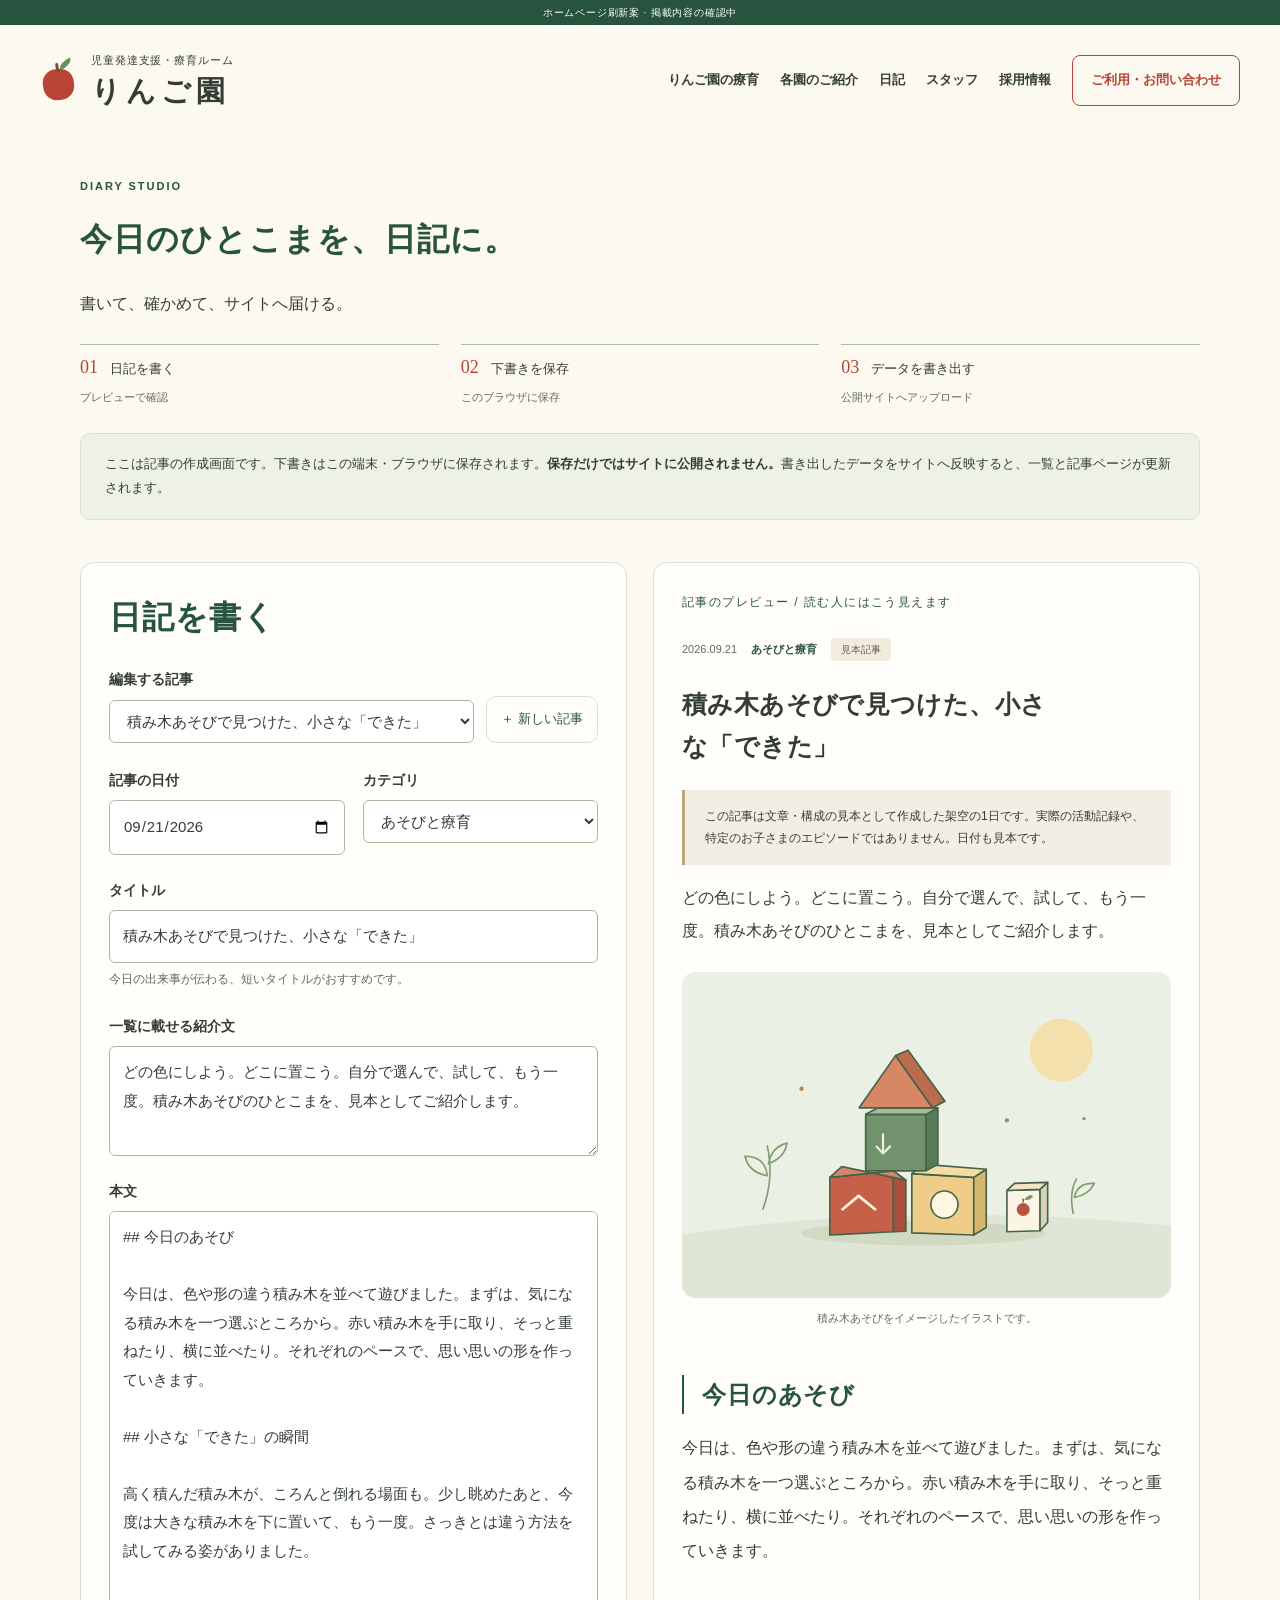
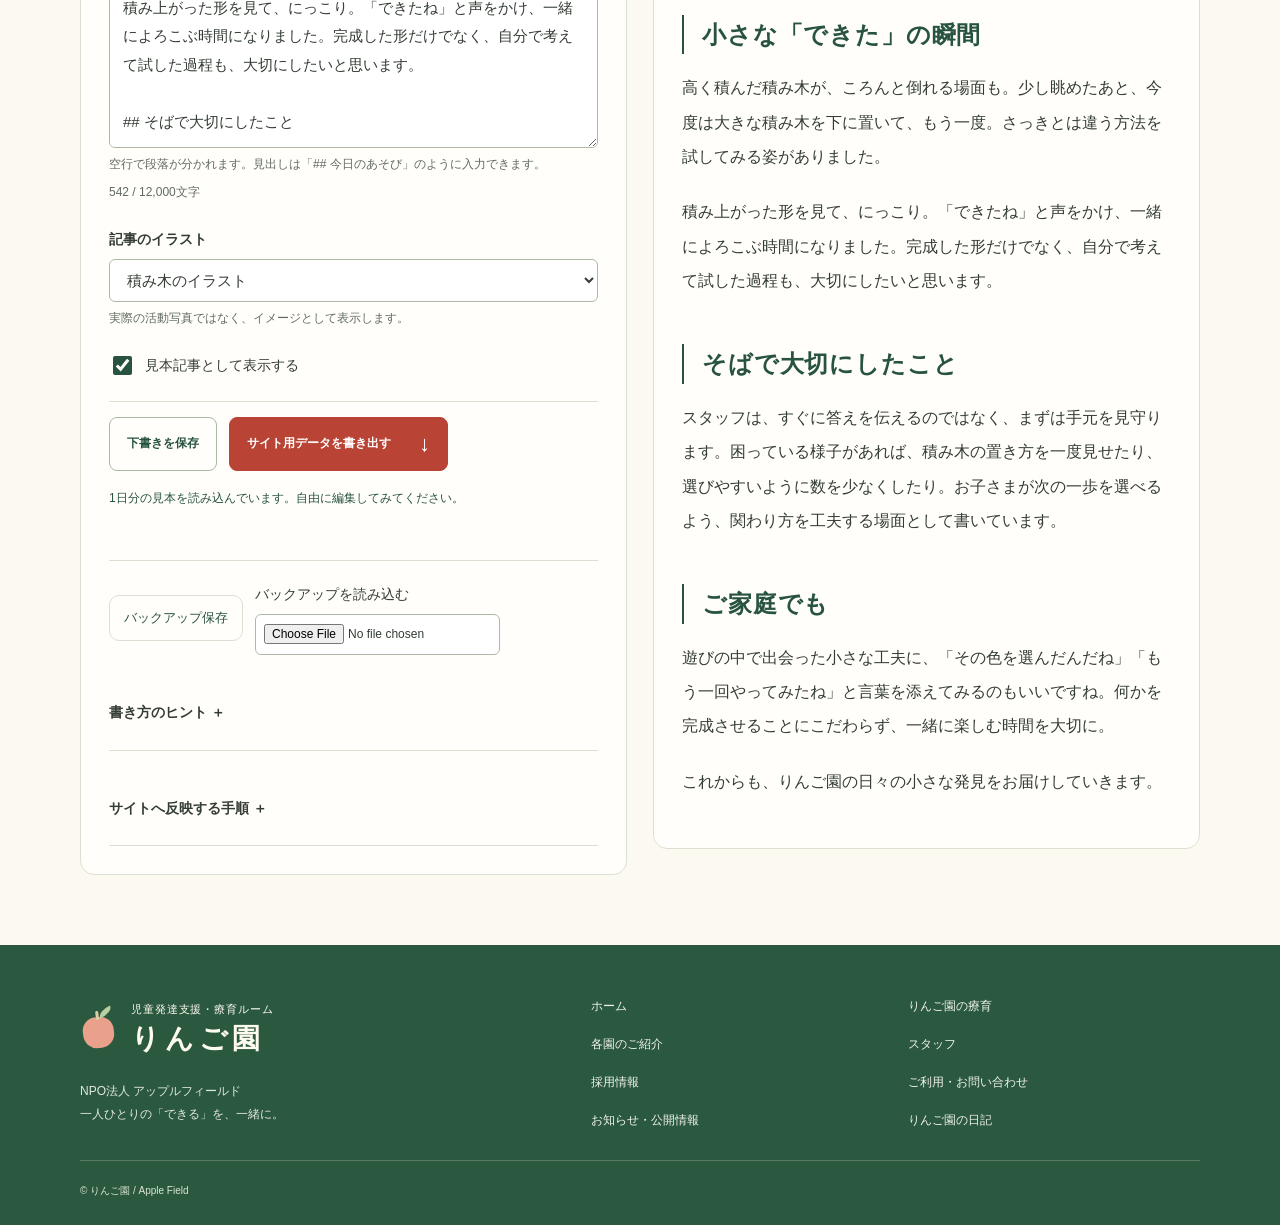
==== blog-editor.html @ d4129c02 "Add files via upload" ====
<!doctype html>
<html lang="ja">
<head>
<meta charset="utf-8">
<meta name="viewport" content="width=device-width,initial-scale=1"><title>日記を書く | 療育ルーム りんご園</title>
<meta name="description" content="りんご園の日記の下書き・プレビュー・書き出し用画面です。">
<meta name="robots" content="noindex,nofollow">
<meta property="og:title" content="日記を書く | 療育ルーム りんご園">
<meta property="og:description" content="りんご園の日記の下書き・プレビュー・書き出し用画面です。">
<meta property="og:type" content="website">
<meta property="og:locale" content="ja_JP">
<link rel="stylesheet" href="style.css">
<link rel="stylesheet" href="blog.css">
<link rel="stylesheet" href="orchard-theme.css">
</head>
<body class="orchard-page orchard-editor"><a class="skip" href="#main">本文へ移動</a>
<div class="draft">ホームページ刷新案 · 掲載内容の確認中</div>
<header class="header"><a class="brand" href="index.html"><span class="brand-mark" aria-hidden="true">●</span><span><small>児童発達支援・療育ルーム</small><strong>りんご園</strong></span></a><button class="menu-toggle" aria-expanded="false" aria-controls="navigation">メニュー</button>
<nav id="navigation" aria-label="メインメニュー"><a href="care.html">りんご園の療育</a><a href="rooms.html">各園のご紹介</a><a href="blog.html">日記</a><a href="staff.html">スタッフ</a><a href="recruit.html">採用情報</a><a href="contact.html">ご利用・お問い合わせ</a>
</nav>
</header>
<main id="main">
<section class="editor-intro wrap"><p class="eyebrow">DIARY STUDIO</p><h1><span class="keep">今日のひとこまを、</span><wbr><span class="keep">日記に。</span></h1><p>書いて、確かめて、サイトへ届ける。</p><ol class="editor-steps" aria-label="日記作成の流れ"><li><span>01</span>日記を書く<small>プレビューで確認</small></li><li><span>02</span>下書きを保存<small>このブラウザに保存</small></li><li><span>03</span>データを書き出す<small>公開サイトへアップロード</small></li></ol><p class="editor-note">ここは記事の作成画面です。下書きはこの端末・ブラウザに保存されます。<strong>保存だけではサイトに公開されません。</strong>書き出したデータをサイトへ反映すると、一覧と記事ページが更新されます。</p></section>
<div class="editor-layout wrap"><section class="editor-panel"><h2>日記を書く</h2><div class="editor-tools"><label for="article-select">編集する記事<select id="article-select"></select></label><button class="editor-secondary" id="new-article" type="button">＋ 新しい記事</button></div>
<form id="blog-editor-form">
<div class="editor-row"><label class="editor-field">記事の日付<input name="date" type="date" required></label><label class="editor-field">カテゴリ<select name="category"><option>園の日々</option><option>あそびと療育</option><option>お知らせ</option></select></label></div>
<label class="editor-field">タイトル<input name="title" type="text" required maxlength="80" placeholder="例：積み木あそびで見つけた、小さな「できた」"><small>今日の出来事が伝わる、短いタイトルがおすすめです。</small></label>
<label class="editor-field">一覧に載せる紹介文<textarea name="summary" rows="3" maxlength="220" required placeholder="今日の出来事を2〜3文で紹介しましょう。"></textarea></label>
<label class="editor-field">本文<textarea name="body" rows="18" maxlength="12000" required placeholder="今日のあそび、小さな発見、スタッフの関わりを書いてみましょう。"></textarea><small>空行で段落が分かれます。見出しは「## 今日のあそび」のように入力できます。</small><small id="body-count"></small></label>
<label class="editor-field">記事のイラスト<select name="cover"><option value="blocks">積み木のイラスト</option><option value="orchard">りんごの木と仲間たち</option><option value="book">本を読むクマ</option><option value="wave">手を振るクマ</option></select><small>実際の活動写真ではなく、イメージとして表示します。</small></label>
<label class="editor-field editor-check"><input name="sample" type="checkbox">見本記事として表示する</label>
<div class="editor-buttons"><button class="button outline" type="submit" formnovalidate>下書きを保存</button><button class="button" type="button" id="export-article">サイト用データを書き出す<span aria-hidden="true">↓</span></button></div>
<p id="editor-status" class="editor-status" role="status" aria-live="polite">1日分の見本を読み込んでいます。自由に編集してみてください。</p>
</form>
<div id="export-fallback" hidden><details><summary>ダウンロードが始まらない場合</summary><p class="note">Chrome・Edgeでこの画面を開くか、下のデータをコピーして blog-data.js に保存してください。</p><label for="export-text">書き出しデータ<textarea id="export-text" rows="5" readonly spellcheck="false"></textarea></label><button class="editor-secondary" type="button" id="copy-export">データをコピー</button></details></div>
<div class="editor-backup"><button class="editor-secondary" id="backup-article" type="button">バックアップ保存</button><label for="restore-backup">バックアップを読み込む<input id="restore-backup" type="file" accept=".json,application/json"></label></div>
<div class="editor-guide"><details><summary>書き方のヒント ＋</summary><ol><li>今日はどんな遊びをしたか。</li><li>どんな表情や小さな工夫があったか。</li><li>スタッフがどんなふうに関わったか。</li><li>保護者の方に伝えたい、ひと言。</li></ol><p>実際にあったことを、自分の言葉で。お子さまの実名など、個人が特定される情報は載せず、写真を使う際は掲載許可を確認しましょう。</p></details><details><summary>サイトへ反映する手順 ＋</summary><ol><li>「サイト用データを書き出す」で blog-data.js を保存します。</li><li>サイトフォルダの同名ファイルを、保存したファイルに置き換えます。</li><li>ブログを開き直して確認します。公開中のサイトには、同じファイルをアップロードします。</li></ol><p>記事は日付の新しい順に並びます。日付を未来にしても予約投稿にはなりません。</p><p>下書きは端末・ブラウザごとの保存です。別の端末に移るときやブラウザのデータを消す前に、バックアップを保存してください。複数人での同時編集には対応していません。</p></details></div></section>
<section class="editor-panel"><p class="editor-preview-label">記事のプレビュー / 読む人にはこう見えます</p><article id="editor-preview" class="blog-article editor-preview"></article><noscript><p>この編集画面はJavaScriptを有効にしてご利用ください。</p></noscript></section></div></main>
<footer>
<div class="footer-inner">
<div class="brand"><span class="brand-mark" aria-hidden="true">●</span><span><small>児童発達支援・療育ルーム</small><strong>りんご園</strong></span>
</div>
<p>NPO法人 アップルフィールド<br>一人ひとりの「できる」を、一緒に。</p>
<nav class="footer-links" aria-label="フッターメニュー"><a href="index.html">ホーム</a><a href="care.html">りんご園の療育</a><a href="rooms.html">各園のご紹介</a><a href="staff.html">スタッフ</a><a href="recruit.html">採用情報</a><a href="contact.html">ご利用・お問い合わせ</a><a href="news.html">お知らせ・公開情報</a>
<a href="blog.html">りんご園の日記</a></nav>
<p class="fine">© りんご園 / Apple Field</p>
</div>
</footer>
<script src="blog-data.js" defer></script>
<script src="blog.js" defer></script>
<script src="blog-editor.js" defer></script>
<script src="script.js" defer>
</script>
</body>
</html>
---- style.css ----
/* 共通設定：配色・文字・余白 */
:root{--cream:#fffaf0;--paper:#fffefb;--red:#bd4036;--red-dark:#98332e;--green:#315e49;--ink:#3d382f;--muted:#6d685e;--line:#e5ded0;--tint:#f4eddd;--radius:24px;--space:100px;--font:"Hiragino Maru Gothic ProN","Yu Gothic","Meiryo","Noto Sans CJK JP",sans-serif}*{box-sizing:border-box}html{scroll-behavior:smooth;scroll-padding-top:100px}body{margin:0;color:var(--ink);background:var(--cream);font:16px/1.95 var(--font);overflow-wrap:anywhere}a{color:inherit;text-decoration:none}button{font:inherit}a,button,summary{-webkit-tap-highlight-color:transparent}a:focus-visible,button:focus-visible,summary:focus-visible{outline:3px solid var(--green);outline-offset:5px}img{display:block;max-width:100%;object-fit:cover}p{margin:0 0 1.3em}h1,h2,h3{line-height:1.65;letter-spacing:.055em;margin:0 0 .7em;font-weight:700}h1{font-size:clamp(30px,3.1vw,47px)}h2{font-size:clamp(25px,2.2vw,34px)}h3{font-size:21px}.wrap{width:min(1160px,calc(100% - 80px));margin-inline:auto}.narrow{max-width:840px}.section{padding-block:var(--space)}.compact{padding-top:20px}.eyebrow{font-size:14px;letter-spacing:.16em;font-weight:700;color:var(--green);margin:0 0 16px}.draft{background:var(--green);color:white;text-align:center;font-size:12px;letter-spacing:.12em;padding:4px 12px}.header{max-width:1440px;margin:auto;padding:24px 40px;display:flex;align-items:center;justify-content:space-between;gap:24px}.brand{display:flex;align-items:center;gap:12px;flex-shrink:0}.brand-mark{font-size:55px;color:var(--red);line-height:1}.brand small{display:block;font-size:11px;letter-spacing:.08em}.brand strong{display:block;font-size:31px;letter-spacing:.17em;line-height:1.4}.header nav{display:flex;gap:25px;align-items:center}.header nav a{font-size:14px;font-weight:700;position:relative;padding:10px 0}.header nav a[aria-current]{color:var(--red)}.header nav a[aria-current]:after{content:"";position:absolute;height:3px;background:var(--red);bottom:0;left:0;right:0;border-radius:3px}.header nav a:last-child{padding:12px 19px;border:1px solid var(--red);border-radius:40px;color:var(--red)}.menu-toggle{display:none}.skip{position:absolute;top:-100px}.skip:focus{top:5px;left:8px;z-index:100;background:#fff;padding:10px}.hero{display:grid;grid-template-columns:1fr 1.12fr;align-items:center;padding-block:45px 50px;gap:8px}.hero h1{line-height:1.65;margin-bottom:24px;letter-spacing:.08em}.hero h1 em{font-style:normal;color:var(--red)}.hero-desc{line-height:2.1}.hero-note{font-size:12px;color:var(--muted);margin:14px 0 0}.hero-art{position:relative}.hero-art img{width:100%;height:auto;aspect-ratio:1.14;object-fit:contain;mix-blend-mode:multiply}.art-caption{font-size:17px;text-align:center;letter-spacing:.2em;color:var(--green);transform:rotate(-4deg);margin-top:-28px}.button{display:inline-flex;justify-content:center;align-items:center;gap:30px;border:1px solid var(--red);background:var(--red);color:#fff;padding:15px 27px;border-radius:50px;font-size:15px;font-weight:bold;transition:background .2s,transform .2s;line-height:1.6}.button:hover{background:var(--red-dark);transform:translateY(-2px)}.button span{font-size:22px;line-height:1}.button.outline{background:transparent;color:var(--red)}.button.outline:hover{background:#f9e9e1}.button.light{background:var(--cream);color:var(--green);border-color:var(--cream)}.entry{display:grid;grid-template-columns:1fr 1fr;border-block:1px solid var(--line);padding-block:24px}.entry>a{display:grid;grid-template-columns:1fr auto;align-items:center;padding:0 38px;position:relative}.entry>a+ a{border-left:1px solid var(--line)}.entry-label{font-size:14px;color:var(--muted)}.entry strong{font-size:23px;grid-column:1;letter-spacing:.04em}.circle-arrow{grid-column:2;grid-row:1/3;background:var(--red);color:#fff;width:46px;height:46px;display:grid;place-items:center;border-radius:50%;font-size:24px}.entry>a:nth-child(2) .circle-arrow{background:var(--green)}.entry>a:hover strong{color:var(--red)}.news-strip{display:flex;gap:24px;align-items:center;padding:24px 0;font-size:14px}.news-strip .eyebrow{margin:0}.news-strip time{color:var(--muted)}.news-strip a{flex:1}.news-strip a span{float:right}.about,.two-column{display:grid;grid-template-columns:1fr 1fr;gap:70px}.about p{line-height:2.25}.text-link{display:inline-block;color:var(--green);font-weight:700;border-bottom:1px solid var(--green);padding:3px 0;margin-top:12px;font-size:15px}.tinted{background:var(--tint);border-radius:64px 64px 0 0}.feature-grid{display:grid;grid-template-columns:repeat(3,1fr);gap:28px;margin-top:35px}.feature{min-width:0}.feature img{width:100%;aspect-ratio:1.22;height:auto;border-radius:45% 45% 18px 18px}.feature-text{padding:22px 3px 0}.number{color:var(--red);font:italic 27px Georgia,serif;letter-spacing:.08em}.feature h3{margin:8px 0 12px}.feature p{font-size:15px;line-height:1.9}.feature .catch{font-weight:bold;font-size:16px;margin-bottom:9px}.section-head{display:flex;justify-content:space-between;align-items:end;margin-bottom:35px;gap:20px}.room-grid{display:grid;grid-template-columns:repeat(3,1fr);gap:32px;margin-top:30px}.room{padding-top:24px;border-top:2px solid var(--green)}.room h3{font-size:23px}.room p{font-size:14px}.room .eyebrow{font-size:12px}.phone{font:27px/1.5 Georgia,serif;display:block;letter-spacing:.025em;color:var(--green)}.recruit-banner{background:var(--green);color:var(--cream);border-radius:28px 100px 28px 28px;padding:60px 70px;display:grid;grid-template-columns:1.2fr 1fr;gap:40px}.recruit-banner .eyebrow{color:#f3d5a2}.recruit-banner h2{font-size:36px}.recruit-words{align-self:center;font-size:clamp(27px,3.7vw,50px);line-height:2;letter-spacing:.08em;color:#e3dcb8;transform:rotate(-6deg)}.cta{text-align:center;padding-block:90px}.cta h2{font-size:31px}.actions{display:flex;justify-content:center;gap:18px;flex-wrap:wrap}.cta p{line-height:2}.page-intro{padding-block:65px 50px;border-bottom:1px solid var(--line);margin-bottom:45px}.page-intro h1{font-size:40px;color:var(--green)}.lead{max-width:780px;line-height:2.1}.soft-panel{background:var(--tint);border-radius:var(--radius);padding:35px}.pending{color:#795034!important;font-size:14px!important;line-height:1.9}.note{font-size:14px;color:var(--muted)}.specs{margin:30px 0 0}.specs>div{display:grid;grid-template-columns:180px 1fr;gap:25px;border-top:1px solid var(--line);padding:20px 0}.specs dt{font-weight:bold}.specs dd{margin:0}.faq{margin-top:30px;border-top:1px solid var(--line)}details{border-bottom:1px solid var(--line)}summary{list-style:none;display:flex;align-items:center;gap:18px;padding:24px 4px;cursor:pointer;font-weight:bold}summary::-webkit-details-marker{display:none}.q{color:var(--red);font:bold 23px Georgia,serif}.plus{margin-left:auto;color:var(--green);font-size:23px}details[open] .plus{transform:rotate(45deg)}.answer{padding:0 42px 25px;line-height:2}.photo-row{display:grid;grid-template-columns:repeat(3,1fr);gap:25px;margin-top:30px}.photo-row img{border-radius:20px;height:auto}.small-cta{padding:35px 0 70px}.news-item{padding:30px 0;border-bottom:1px solid var(--line)}.news-item h2{font-size:23px}.news-item time{font-size:14px;color:var(--muted)}footer{background:#eee7d8;padding:55px 0 25px}.footer-inner{width:min(1160px,calc(100% - 80px));margin:auto}.footer-inner>p{font-size:14px;margin:20px 0}.footer-links{display:flex;flex-wrap:wrap;gap:14px 30px;margin-block:30px}.footer-links a{font-size:14px}.fine{color:var(--muted);font-size:12px!important}
/* タブレットとスマートフォン */
@media(max-width:1100px){.header{padding:20px 30px;position:relative;flex-wrap:wrap}.menu-toggle{display:block;border:1px solid var(--green);border-radius:30px;color:var(--green);background:transparent;padding:10px 18px;font-size:14px}.header nav{display:none;width:100%;flex-direction:column;align-items:stretch;gap:6px;padding-top:15px}.header nav.open{display:flex}.header nav a{padding:12px}.header nav a:last-child{text-align:center}.hero h1{font-size:34px}.entry>a{padding-inline:20px}.entry strong{font-size:20px}.recruit-banner{padding:45px}.feature-grid{gap:22px}.room-grid{gap:22px}}
@media(max-width:700px){:root{--space:65px}.wrap,.footer-inner{width:calc(100% - 40px)}.draft{font-size:11px}.header{padding:18px 20px}.brand strong{font-size:27px}.brand small{font-size:10px}.brand-mark{font-size:44px}.hero{grid-template-columns:1fr;padding-top:30px;gap:0}.hero h1{font-size:34px}.hero-art img{max-height:350px;aspect-ratio:1.35}.hero-art{margin-top:20px}.art-caption{font-size:15px;margin-top:-15px}.hero-desc{font-size:15px}.entry{grid-template-columns:1fr;padding:0}.entry>a{padding:22px 4px}.entry>a+a{border-left:0;border-top:1px solid var(--line)}.entry strong{font-size:21px}.news-strip{display:grid;grid-template-columns:auto 1fr;gap:5px 18px;padding-block:22px}.news-strip a{grid-column:1/-1}.about,.two-column{grid-template-columns:1fr;gap:24px}.about br{display:none}.feature-grid,.room-grid{grid-template-columns:1fr;gap:36px}.feature img{max-height:330px;aspect-ratio:1.4}.feature-text{padding-top:18px}.tinted{border-radius:32px 32px 0 0}.section-head{display:block}.section-head .text-link{margin:0}.room-grid{gap:25px}.room p{font-size:15px}.recruit-banner{padding:35px 25px;border-radius:25px 65px 25px 25px;grid-template-columns:1fr;gap:0}.recruit-banner h2{font-size:28px}.recruit-words{display:none}.cta{padding-block:65px}.cta h2{font-size:25px}.actions{flex-direction:column;align-items:center}.page-intro{padding-block:35px 30px;margin-bottom:35px}.page-intro h1{font-size:30px}.lead br{display:none}.specs>div{grid-template-columns:1fr;gap:5px;padding:17px 0}.specs dd{font-size:15px}.soft-panel{padding:25px}.answer{padding-left:8px;padding-right:8px}.photo-row{gap:10px}.photo-row img{border-radius:10px}.footer-links{gap:12px 20px}summary{font-size:15px;gap:10px}.button{max-width:100%}footer{padding-top:35px}}
@media(prefers-reduced-motion:reduce){html{scroll-behavior:auto}*{transition:none!important}}

/* ３本の柱は文章で紹介し、活動写真は別のギャラリーに掲載 */
.feature{border-top:1px solid #c9beaa;padding-top:8px}.number{font-size:40px}.feature h3{font-size:23px}

.hero-art img{border-radius:45% 45% 25% 25%} .footer-links [aria-current="page"]{color:var(--red);text-decoration:underline}
@media(max-width:700px){.hero h1{font-size:clamp(23px,6.9vw,30px);letter-spacing:.04em}.hero-art img{max-height:280px}}

/* 絵本のクマを、一般ページの案内に添える */
.bear-accent{display:block;width:144px;height:auto;object-fit:contain;pointer-events:none;user-select:none}
.about .bear-accent{width:150px;margin:24px 0 0 16px}
.bear-intro{display:grid;grid-template-columns:minmax(0,1fr) 164px;gap:32px;align-items:center}
.bear-intro-copy{min-width:0}
.bear-intro .bear-accent{width:164px;justify-self:end}
.bear-cta>.bear-accent{width:118px;margin:0 auto 20px}
@media(max-width:700px){.bear-intro{grid-template-columns:minmax(0,1fr) 76px;gap:12px}.bear-intro .bear-accent{width:76px;align-self:start;margin-top:24px}.bear-intro h1{font-size:clamp(24px,6vw,30px)}.about .bear-accent{width:100px;margin:16px 0 0}.bear-cta>.bear-accent{width:96px;margin-bottom:16px}}
/* スタッフ・採用・移行した公開資料 */
.staff-grid{display:grid;grid-template-columns:repeat(3,minmax(0,1fr));gap:24px;margin-top:32px}
.staff-card{padding:30px;background:var(--paper);border:1px solid var(--line);border-radius:24px}
.staff-card-top{display:flex;align-items:center;gap:16px;margin-bottom:22px}
.staff-monogram{display:grid;place-items:center;width:62px;height:62px;flex-shrink:0;border-radius:50% 45% 48% 40%;background:#eee5d1;color:var(--green);font-size:25px}
.staff-nickname{font-size:13px;color:var(--muted);margin:0}.staff-card h3{font-size:22px;margin:2px 0 0}.staff-card p{font-size:15px}.staff-role{font-weight:bold;color:var(--green);margin-bottom:12px}.staff-qualifications{font-size:12px!important;line-height:1.9;padding-bottom:18px;border-bottom:1px solid var(--line)}
.staff-card>p:last-child,.work-card>p:last-child{margin-bottom:0}.draft-note{border-left:3px solid #bca37a;padding-left:15px;max-width:800px}
.recruit-intro{padding-bottom:42px}.page-links{display:flex;gap:12px 28px;flex-wrap:wrap;margin-top:30px;font-size:14px;font-weight:bold;color:var(--green)}.page-links a{border-bottom:1px solid var(--line);padding-bottom:7px}
.work-grid{display:grid;grid-template-columns:repeat(3,minmax(0,1fr));gap:30px}.work-card{border-top:1px solid var(--line);padding-top:20px}.work-card h3{font-size:21px;margin-top:12px}.work-card p{font-size:15px}.work-note{border-left:2px solid var(--green);padding:15px 0 15px 30px;align-self:center}
.document-list{padding:0;list-style:none;margin-top:25px}.document-list li{border-bottom:1px solid var(--line)}.document-list a{display:flex;align-items:center;justify-content:space-between;gap:20px;padding:18px 0}.document-list small{display:block;color:var(--muted);font-size:12px}.document-type{flex-shrink:0;font-size:12px;color:var(--green)}
.bear-accent{transform-origin:50% 85%}.button span,.circle-arrow,.plus{transition:transform .25s ease}.button:hover span,.button:focus-visible span{transform:translate(2px,-2px)}.entry>a:hover .circle-arrow{transform:rotate(8deg)}.staff-card{transition:box-shadow .25s ease}.document-list a:hover{color:var(--green)}
@media(hover:hover){.staff-card:hover{box-shadow:0 8px 24px #315e490c}}
@media(max-width:1000px){.staff-grid{grid-template-columns:repeat(2,minmax(0,1fr))}}
@media(max-width:700px){.staff-grid,.work-grid{grid-template-columns:1fr;gap:22px}.staff-card{padding:24px}.work-note{padding-left:22px}.document-list a{align-items:flex-start;gap:12px}.document-type{font-size:11px}.page-links{gap:12px 18px}}
@media(prefers-reduced-motion:reduce){*,*::before,*::after{animation:none!important;transition:none!important}html{scroll-behavior:auto}}
---- blog.css ----
.blog-toolbar{display:flex;align-items:center;justify-content:space-between;gap:20px;margin-bottom:32px;flex-wrap:wrap}
.blog-filters{display:flex;gap:10px;flex-wrap:wrap}.blog-filters button{border:1px solid var(--line);border-radius:30px;background:transparent;color:var(--green);padding:8px 20px;cursor:pointer;font-size:14px}.blog-filters button[aria-pressed=true]{background:var(--green);color:var(--paper);border-color:var(--green)}.blog-count{font-size:13px;color:var(--muted);margin:0}
.blog-list{display:grid;gap:30px}.blog-card{border:1px solid var(--line);background:var(--paper);border-radius:28px;overflow:hidden}.blog-card-link{display:grid;grid-template-columns:1fr 1.05fr;align-items:center}.blog-card-copy{padding:36px}.blog-card h2{font-size:clamp(23px,2.4vw,31px);margin:18px 0}.blog-card p{font-size:15px}.blog-card .text-link{margin-top:0}.blog-cover{width:100%;height:auto;aspect-ratio:1.5;object-fit:cover;background:#faf4e7}.blog-card .blog-cover{height:100%;min-height:330px}.blog-cover-character{object-fit:contain;padding:30px;max-height:460px}.blog-meta{display:flex;gap:10px 16px;align-items:center;flex-wrap:wrap;font-size:13px;color:var(--muted)}.blog-category{color:var(--green);font-weight:bold}.sample-label{background:#eee5d1;color:#795034;padding:2px 10px;border-radius:6px;font-size:11px}.blog-empty{border:1px dashed var(--line);border-radius:20px;text-align:center;padding:60px 25px;color:var(--muted)}
.blog-article{max-width:800px;margin:auto}.blog-article>h1{margin:22px 0;font-size:clamp(27px,3.2vw,42px);line-height:1.65}.blog-lead{font-size:17px;line-height:2.1}.sample-notice{background:#f4eddd;border-left:3px solid #b79b65;padding:16px 20px;font-size:13px;line-height:1.9}.blog-figure{margin:32px 0 45px}.blog-figure img{border-radius:24px}.blog-figure figcaption{font-size:12px;color:var(--muted);text-align:center;margin-top:10px}.blog-body h2{font-size:25px;margin-top:46px;padding-left:18px;border-left:3px solid var(--green)}.blog-body p{line-height:2.25;white-space:pre-line}.blog-back{margin-top:50px;padding-top:30px;border-top:1px solid var(--line)}.breadcrumb{font-size:13px;display:flex;gap:14px;flex-wrap:wrap;margin:25px auto 40px}.breadcrumb a{text-decoration:underline;text-underline-offset:4px}.blog-home{padding-top:80px}.blog-noscript{padding:25px;background:var(--tint)}
.editor-intro{padding-block:45px 25px}.editor-intro h1{font-size:34px;color:var(--green)}.editor-note{background:var(--tint);padding:18px 24px;border-radius:16px;font-size:14px}.editor-layout{display:grid;grid-template-columns:minmax(0,1fr) minmax(0,1fr);gap:35px;align-items:start;margin-bottom:70px}.editor-panel{background:var(--paper);border:1px solid var(--line);padding:28px;border-radius:24px}.editor-panel h2{font-size:22px}.editor-tools{display:flex;gap:12px;align-items:end;margin-bottom:24px}.editor-tools>label{flex:1}.editor-panel label,.editor-panel .field-label{display:block;font-weight:bold;font-size:14px}.editor-panel input:not([type=checkbox]),.editor-panel select,.editor-panel textarea{display:block;width:100%;border:1px solid #bfb7a8;border-radius:10px;background:white;color:var(--ink);font:inherit;font-size:15px;padding:11px 13px;margin-top:7px}.editor-panel textarea{resize:vertical;line-height:1.9}.editor-field{margin-bottom:22px}.editor-field small{font-weight:normal;display:block;color:var(--muted);margin-top:5px;font-size:12px}.editor-row{display:grid;grid-template-columns:1fr 1fr;gap:18px}.editor-panel .editor-check{display:flex;gap:10px;align-items:center;font-weight:normal}.editor-check input{width:19px;height:19px;accent-color:var(--green)}.editor-buttons{display:flex;gap:12px;flex-wrap:wrap}.editor-buttons .button{cursor:pointer;font-size:14px;padding:13px 20px}.editor-secondary{border:1px solid var(--line);background:transparent;color:var(--green);border-radius:10px;padding:10px 14px;font-size:13px;cursor:pointer;white-space:nowrap}.editor-status{font-size:14px;color:var(--green);padding:16px 0;margin:0;min-height:65px}.editor-preview-label{font-size:12px;letter-spacing:.12em;color:var(--muted);margin-bottom:24px}.editor-preview h1{font-size:27px}.editor-preview .blog-body h2{font-size:22px}.editor-preview .blog-figure{margin-block:24px}.editor-guide{font-size:14px}.editor-guide ol{padding-left:22px}.editor-guide details{margin-top:20px}.editor-guide summary{padding:15px 0}.editor-guide li{margin-bottom:8px}.editor-backup{display:flex;gap:12px;flex-wrap:wrap;align-items:center;margin-top:24px;padding-top:20px;border-top:1px solid var(--line)}.editor-backup label{font-weight:normal}.editor-backup input[type=file]{font-size:12px;padding:8px}.editor-panel :focus-visible{outline:3px solid var(--green);outline-offset:3px}.editor-panel [required]+small{color:var(--muted)}
@media(hover:hover){.blog-card{transition:box-shadow .25s ease}.blog-card:hover{box-shadow:0 10px 30px #315e4910}.blog-card:hover h2{color:var(--green)}}
@media(max-width:1100px){.editor-layout{grid-template-columns:1fr}.editor-preview{max-width:800px;margin:auto}.header nav{gap:6px}}
@media(min-width:1101px){.header nav{gap:16px}.header nav a{font-size:13px}}
@media(max-width:700px){.blog-card-link{grid-template-columns:1fr}.blog-card-copy{padding:25px}.blog-card .blog-cover{height:auto;min-height:0;aspect-ratio:1.5}.blog-article>h1{font-size:27px}.blog-body h2{font-size:22px}.blog-lead{font-size:16px}.editor-panel{padding:22px}.editor-row{grid-template-columns:1fr;gap:0}.editor-intro h1{font-size:28px}.editor-tools{flex-wrap:wrap}.editor-tools>label{flex-basis:100%}.editor-buttons{flex-direction:column}.editor-buttons .button{width:100%}.blog-filters{gap:8px}.blog-filters button{padding:7px 13px}.blog-home{padding-top:60px}}
@media(prefers-reduced-motion:reduce){.blog-card{transition:none}}
---- orchard-theme.css ----
/* りんご園 — 深緑、生成り、りんごの赤。装飾よりも内容が伝わる設計。 */
.orchard-page {
  --cream: #fcf9f1; --paper: #fffefa; --green: #28533f;
  --red: #b94436; --red-dark: #94392e; --ink: #343d34;
  --muted: #626b60; --line: #dce0d2; --tint: #eef1e6;
  --radius: 16px; --space: 88px;
  background: var(--cream); color: var(--ink); line-height: 1.9;
}
.orchard-page h1,.orchard-page h2,.orchard-page h3 { letter-spacing: .035em; text-wrap: pretty; }
.orchard-page h2 { color: var(--green); font-size: clamp(25px,2.5vw,34px); }
.orchard-page p { text-wrap: pretty; }
.orchard-page .keep { white-space: nowrap; }
.orchard-page .wrap,.orchard-page .footer-inner { width: min(1120px,calc(100% - 80px)); }
.orchard-page .narrow { max-width: 820px; }
.orchard-page .eyebrow { font-size: 11px; letter-spacing: .18em; margin-bottom: 16px; }
.orchard-page .draft { background: var(--green); font-size: 10px; letter-spacing: .08em; padding: 3px 12px; }
.orchard-page .header { background: var(--cream); padding: 25px 40px; }
.orchard-page .brand { gap: 14px; }
.orchard-page .brand strong { font-size: 29px; }
.orchard-page .brand-mark { font-size: 0; position: relative; width: 31px; height: 31px; flex: 0 0 31px; border-radius: 43% 44% 45% 45%; background: var(--red); transform: rotate(-8deg); margin: 7px 3px 0; }
.orchard-page .brand-mark::before { content: ""; position: absolute; width: 14px; height: 8px; left: 18px; top: -8px; background: #69905b; border-radius: 100% 0 100% 0; transform: rotate(-15deg); }
.orchard-page .brand-mark::after { content: ""; position: absolute; width: 3px; height: 9px; left: 15px; top: -6px; background: #795336; border-radius: 2px; }
.orchard-page .header nav { gap: 21px; }
.orchard-page .header nav a { font-size: 13px; }
.orchard-page .header nav a:last-child { border-radius: 8px; padding: 12px 18px; }
.orchard-page .header nav a:last-child[aria-current]::after { display: none; }
.orchard-page .button { border-radius: 8px; padding: 16px 25px; font-size: 14px; gap: 28px; box-shadow: none; min-height: 54px; }
.orchard-page .button.outline { border-color: #a8b9a5; color: var(--green); }
.orchard-page .button.outline:hover { background: #eef1e6; }
.orchard-page .button.light { color: var(--green); background: var(--cream); }
.orchard-page .button.light:hover { background: #fff; }
.orchard-page .text-link { font-size: 14px; border-bottom-color: #b6c5b2; padding-bottom: 5px; }
.orchard-page a:focus-visible,.orchard-page button:focus-visible,.orchard-page summary:focus-visible { outline: 3px solid var(--red); outline-offset: 5px; }
.orchard-page .tinted { background: var(--tint); border-radius: 0; }
.orchard-page .section-head { align-items: center; margin-bottom: 34px; }
.orchard-page .section-head h2 { margin-bottom: 0; }
.orchard-page .number { font: 500 21px/1.4 Georgia,serif; letter-spacing: .06em; color: var(--red); }
.orchard-page .note,.orchard-page .fine { color: var(--muted); }
.orchard-page .pending { font-size: 12px!important; color: #6b695c!important; }
.orchard-page .draft-note { border-left: 2px solid #b6ad89; padding-left: 15px; font-size: 12px; }

/* トップ: 一枚の絵を主役に。 */
.hero-stage { background: radial-gradient(ellipse at 88% 10%,#f6d994,transparent 48%),linear-gradient(110deg,#fff3d0,#eeeccf); border-radius: 0 0 44px 44px; overflow: hidden; }
.orchard-home .hero { grid-template-columns: .95fr 1.13fr; gap: 48px; padding-block: 62px 34px; }
.orchard-home .hero h1 { color: var(--green); font-size: clamp(36px,3.6vw,49px); line-height: 1.5; letter-spacing: .035em; }
.orchard-home .hero-opening { font-size: clamp(24px,2.3vw,32px); white-space: nowrap; }
.orchard-home .hero h1 em { background: linear-gradient(transparent 83%,#e7bb58 83%); padding-bottom: 3px; }
.orchard-home .hero .eyebrow { letter-spacing: .05em; font-size: 12px; display: inline-flex; align-items: center; gap: 9px; }
.orchard-home .hero .eyebrow::before { content: ""; width: 6px; height: 6px; background: var(--red); border-radius: 50%; }
.orchard-home .hero-desc { font-size: 15px; margin-top: 25px; }
.orchard-home .hero-art { position: relative; margin: 0; }
.orchard-home .hero-art>img { width: 100%; height: auto; aspect-ratio: 1.06; max-height: none; object-fit: cover; object-position: 50% 60%; border-radius: 46% 46% 18px 18px; border: 7px solid #fffaf0; mix-blend-mode: normal; }
.orchard-home .art-caption { transform: none; margin: 14px 0 0; font-size: 12px; letter-spacing: .16em; }
.orchard-ribbon { display: flex; justify-content: center; gap: 30px; padding: 18px 20px 24px; font-size: 12px; letter-spacing: .15em; color: var(--green); }
.orchard-ribbon span+span::before { content: "・"; margin-right: 30px; color: #ab8e55; }
.orchard-home .entry { border: 0; gap: 26px; padding: 30px 0 0; }
.orchard-home .entry>a { padding: 22px 0; border: 0; border-bottom: 1px solid var(--line); }
.orchard-home .entry>a+a { border-left: 0; padding-left: 26px; }
.orchard-home .entry-label { font-size: 12px; }
.orchard-home .entry strong { font-size: 20px; }
.orchard-home .circle-arrow { background: none; border: 1px solid #b5c1ae; color: var(--green); width: 42px; height: 42px; font-size: 20px; }
.orchard-home .news-strip { border-bottom: 1px solid var(--line); gap: 20px; font-size: 13px; padding-block: 24px; }
.orchard-home .news-strip .eyebrow { margin: 0; font-size: 12px; }
.orchard-home .about { align-items: center; gap: 80px; }
.orchard-home .about p { line-height: 2.2; }
.wish-art { display: flex; align-items: flex-end; max-width: 290px; height: 165px; margin-top: 25px; }
.wish-art .orchard-tree { width: 170px; height: 165px; object-fit: contain; }
.orchard-home .wish-art .bear-accent { width: 115px; margin: 0 0 0 -20px; }

/* 療育: 同じ紙色のカード、意味のある小さな挿絵。 */
.care-summary { position: relative; border-block: 1px solid #e0e4d7; }
.care-heading { display: flex; justify-content: space-between; align-items: end; gap: 30px; }
.care-heading h2 { margin: 0; }
.care-heading>p { max-width: 310px; color: var(--muted); font-size: 14px; margin: 0; }
.orchard-page .feature-grid { gap: 24px; margin-top: 38px; }
.orchard-page .feature { min-width: 0; position: relative; display: flex; flex-direction: column; background: var(--paper); padding: 30px; border: 1px solid #dce1d2; border-radius: 16px; box-shadow: none; }
.orchard-page .feature .therapy-icon { width: 78px; height: 78px; aspect-ratio: 1; object-fit: contain; border-radius: 0; margin-bottom: 20px; }
.orchard-page .feature .number { position: absolute; right: 27px; top: 32px; font-size: 18px; color: #8d7960; }
.orchard-page .feature-text { padding: 0; display: flex; flex-direction: column; flex: 1; }
.orchard-page .feature h3 { font-size: 20px; margin: 0 0 12px; color: var(--green); }
.orchard-page .feature .catch { font-size: 14px; font-weight: 700; margin-bottom: 10px; }
.orchard-page .feature p { font-size: 14px; }
.orchard-page .feature p:last-child { margin-bottom: 0; }
.orchard-page .feature .text-link { font-size: 12px; margin-top: auto; padding-top: 12px; align-self: flex-start; }
.care-section-link { text-align: center; margin-top: 28px; }
.therapy-index { display: flex; flex-wrap: wrap; gap: 10px 26px; padding-top: 15px; font-size: 13px; }
.therapy-index a { border-bottom: 1px solid #b7c5af; padding-bottom: 5px; }
.therapy-list { padding-top: 0!important; }
.therapy-detail { display: grid; grid-template-columns: 190px minmax(0,1fr); gap: 52px; padding: 44px 0; border-bottom: 1px solid var(--line); scroll-margin-top: 30px; }
.therapy-detail:first-child { border-top: 0; padding-top: 15px; }
.therapy-art { display: flex; align-items: center; justify-content: center; gap: 22px; background: #eff1e7; border-radius: 14px; min-height: 170px; }
.therapy-art img { width: 100px; height: 100px; }
.therapy-detail h2 { font-size: 26px; margin-bottom: 12px; }
.therapy-detail .catch { color: var(--green); font-size: 16px; font-weight: 700; margin-bottom: 10px; }
.therapy-detail p:last-child { font-size: 15px; max-width: 650px; margin: 0; }
.activity-gallery { padding-top: 0!important; }
.activity-gallery .photo-row { gap: 24px; }
.activity-gallery figure { margin: 0; }
.activity-gallery img { width: 100%; aspect-ratio: 1.15; object-fit: cover; border-radius: 13px; }
.activity-gallery figcaption { margin-top: 14px; font-size: 13px; color: var(--muted); }
.activity-gallery figcaption span { font: 16px Georgia,serif; color: #ab8b5c; margin-right: 12px; }

/* 各ページの扉。大きな色面を繰り返さず、見出しと小さな案内役を置く。 */
.orchard-page .page-intro { margin-top: 10px; margin-bottom: 38px; padding: 30px 0 34px; border: 0; border-bottom: 1px solid var(--line); border-radius: 0; background: none; }
.orchard-page .page-intro h1 { color: var(--green); font-size: clamp(29px,3vw,40px); line-height: 1.6; margin-bottom: 19px; }
.orchard-page .page-intro .lead { font-size: 15px; max-width: 760px; margin-bottom: 0; }
.orchard-page .bear-intro { grid-template-columns: minmax(0,1fr) 160px; gap: 40px; }
.orchard-page .bear-intro>.bear-accent { width: 136px; margin: 0 12px 0 0; }
.orchard-rooms .page-intro>.bear-accent { width: 154px; height: 162px; }
.orchard-news .page-intro { padding-block: 35px; }
.orchard-news .page-intro>.bear-accent { width: 103px; }
.orchard-blog .page-intro { padding-block: 40px; }
.orchard-blog .page-intro>.bear-accent { width: 150px; }
.orchard-page .lead { color: var(--muted); }

/* 園の情報: 色分けに頼らず、名称と所在地で見分ける。 */
.orchard-page .room-grid { gap: 24px; }
.orchard-page .room { background: transparent; border: 0; border-top: 1px solid #9eb197; border-radius: 0; padding: 25px 0 0; display: flex; flex-direction: column; align-items: start; box-shadow: none; }
.orchard-page .room h3 { font-size: 22px; color: var(--green); }
.orchard-page .room .eyebrow { font-size: 10px; color: #707963; }
.orchard-page .room p { font-size: 13px; }
.orchard-page .room .phone { font-family: var(--font); font-size: 22px; font-weight: 600; letter-spacing: .015em; margin-top: auto; }
.orchard-page .room .text-link { font-size: 13px; }
.room-directory { display: grid; gap: 0; padding-top: 0!important; }
.room-profile { display: grid; grid-template-columns: 90px 1fr 1fr; column-gap: 30px; padding: 40px 0; border-bottom: 1px solid var(--line); align-items: start; scroll-margin-top: 25px; }
.room-profile:first-child { border-top: 0; padding-top: 15px; }
.room-index { font: 52px/1.2 Georgia,serif; color: #acb89f; }
.room-profile .eyebrow { margin-bottom: 10px; font-size: 11px; }
.room-profile h2 { font-size: 27px; }
.room-profile-address p { font-size: 14px; margin-bottom: 12px; }
.room-profile .phone { font: 600 23px/1.6 var(--font); margin-block: 12px; }
.room-profile .pending { grid-column: 2 / -1; margin: 13px 0 0; }
.room-profile .text-link { margin: 0; }
.room-note { display: grid; grid-template-columns: 1fr auto; gap: 24px; align-items: center; padding: 32px 36px; background: var(--tint); border-radius: 14px; margin-bottom: 30px; }
.room-note h2 { font-size: 23px; }
.room-note p { margin: 0; font-size: 14px; }

/* スタッフ: 名前と紹介を読みやすく、人物像を架空の絵で補わない。 */
.orchard-staff .staff-grid { display: block; margin-top: 36px; }
.orchard-staff .staff-card { display: grid; grid-template-columns: 250px 1fr; gap: 52px; border: 0; border-top: 1px solid #c5cfbd; border-radius: 0; padding: 32px 0; background: none; box-shadow: none; }
.orchard-staff .staff-card:last-child { border-bottom: 1px solid #c5cfbd; }
.orchard-staff .staff-card-top { gap: 0; margin: 0; align-items: start; }
.orchard-staff .staff-card h3 { color: var(--green); font-size: 25px; margin: 4px 0; }
.orchard-staff .staff-nickname { font-size: 12px; letter-spacing: .06em; }
.orchard-staff .staff-role { font-size: 13px; font-weight: 600; margin-bottom: 12px; }
.orchard-staff .staff-qualifications { font-size: 12px!important; padding-bottom: 14px; margin-bottom: 16px; line-height: 1.9; }
.orchard-staff .staff-story>p:last-child { margin: 0; line-height: 2; }
.orchard-staff #profiles { background: #eff1e8; }

/* 採用: 実際の療育写真と、落ち着いた情報の組み方。 */
.orchard-recruit .recruit-intro { display: grid; grid-template-columns: 1.1fr 1fr; align-items: center; gap: 52px; padding-bottom: 50px; }
.recruit-photo { margin: 0; position: relative; }
.recruit-photo img { width: 100%; height: auto; aspect-ratio: 1.2; object-fit: cover; border-radius: 80px 14px 14px 14px; }
.recruit-photo figcaption { font-size: 11px; color: var(--muted); margin-top: 12px; }
.orchard-recruit .page-links { gap: 18px; margin-top: 24px; font-size: 12px; }
.orchard-recruit .work-card { padding-top: 24px; }
.orchard-recruit .work-card h3 { font-size: 19px; color: var(--green); }
.orchard-recruit .work-note { border-color: #b6c5a8; }
.orchard-recruit .specs>div { grid-template-columns: 160px 1fr; padding-block: 22px; }
.orchard-recruit .specs dt { color: var(--green); font-size: 14px; }
.orchard-recruit .specs dd { font-size: 14px; }
.recruit-practice { align-self: center; border-top: 1px solid #b8c8b2; }
.recruit-practice article { display: grid; grid-template-columns: 42px 1fr; gap: 18px; padding: 20px 0; border-bottom: 1px solid #b8c8b2; }
.recruit-practice article>span { color: var(--red); font: italic 19px/1.5 Georgia,serif; }
.recruit-practice h3 { margin: 0 0 5px; font-size: 17px; }
.recruit-practice p { margin: 0; color: var(--muted); font-size: 13px; line-height: 1.8; }
.recruit-openings { padding-bottom: 85px; }
.recruit-openings .section-head { align-items: end; }
.job-link-grid { display: grid; grid-template-columns: repeat(3,minmax(0,1fr)); gap: 18px; }
.job-link-card { position: relative; display: flex; min-height: 225px; flex-direction: column; padding: 28px 26px 24px; background: #fffefa; border: 1px solid var(--line); border-radius: 15px; transition: transform .2s,border-color .2s,box-shadow .2s; }
.job-link-card:hover { transform: translateY(-3px); border-color: #91a889; box-shadow: 0 12px 26px rgba(40,83,63,.08); }
.job-source { color: var(--green); font-size: 10px; font-weight: 700; letter-spacing: .14em; }
.job-link-card h3 { margin: 26px 0 8px; font-size: 19px; line-height: 1.55; }
.job-link-card p { margin: 0; color: var(--muted); font-size: 12px; line-height: 1.8; }
.job-arrow { margin-top: auto; align-self: flex-end; display: grid; place-items: center; width: 38px; height: 38px; border-radius: 50%; background: var(--green); color: white; font-size: 19px; }
.job-disclaimer { margin: 18px 0 0; color: var(--muted); font-size: 11px; }
.orchard-home .recruit-banner { border-radius: 18px; padding: 55px 58px; grid-template-columns: 1.15fr 1fr; gap: 40px; }
.orchard-home .recruit-banner h2 { color: var(--cream); font-size: 31px; }
.orchard-home .recruit-banner p { font-size: 14px; }
.orchard-home .recruit-words { transform: none; font-size: 33px; color: #d6dfc5; line-height: 2; border-left: 1px solid #7f977a; padding-left: 45px; }

/* 相談: 電話と園名をひとつのまとまりに。 */
.contact-list { display: grid; margin-top: 30px; }
.contact-row { display: grid; grid-template-columns: 1fr auto; gap: 25px; align-items: center; border-top: 1px solid var(--line); padding: 27px 0; }
.contact-row:last-child { border-bottom: 1px solid var(--line); }
.contact-row h3 { color: var(--green); font-size: 23px; margin-bottom: 6px; }
.contact-row p { font-size: 13px; margin-bottom: 0; }
.contact-row .eyebrow { margin-bottom: 8px; font-size: 10px; }
.contact-action { display: flex; align-items: center; gap: 25px; }
.contact-action .phone { font: 600 23px/1.5 var(--font); border: 1px solid #abc0a5; border-radius: 9px; padding: 14px 22px; }
.contact-action .phone span { display: block; font: 500 10px/1.6 var(--font); letter-spacing: .06em; }
.contact-action .text-link { font-size: 12px; margin: 0; white-space: nowrap; }
.consultation-note { display: grid; grid-template-columns: 130px 1fr; gap: 32px; align-items: center; padding: 38px; margin-block: 0 65px; background: var(--tint); border-radius: 15px; }
.consultation-note img { width: 100px; margin-inline: auto; }
.consultation-note h2 { font-size: 25px; }
.consultation-note p { font-size: 14px; margin-bottom: 8px; }
.consultation-note p:last-child { margin-bottom: 0; }
.orchard-page .faq { margin-top: 32px; }
.orchard-page summary { padding-block: 24px; font-size: 15px; }
.orchard-page .q { font-size: 19px; }
.orchard-page .answer { font-size: 14px; padding-left: 40px; }
.orchard-contact .small-cta { display: grid; grid-template-columns: 1fr auto; align-items: center; gap: 25px; padding: 30px 0 60px; }
.orchard-contact .small-cta h2 { font-size: 22px; }
.orchard-contact .small-cta p { font-size: 14px; margin: 0; }

/* お知らせと公開資料。 */
.orchard-news .news-item { display: grid; grid-template-columns: 125px 1fr; column-gap: 35px; padding-block: 32px; }
.orchard-news .news-item time { font-size: 12px; grid-row: 1 / 5; padding-top: 5px; color: var(--green); }
.orchard-news .news-item h2 { font-size: 22px; }
.orchard-news .news-item p { font-size: 14px; }
.orchard-news .news-item .text-link { justify-self: start; margin: 0; }
.orchard-news .news-item.documents { display: block; background: var(--paper); border: 1px solid var(--line); border-radius: 14px; padding: 30px; margin-top: 38px; }
.orchard-news .document-list a { font-size: 14px; }
.orchard-news .document-type { border: 1px solid #b6c6ad; padding: 2px 9px; border-radius: 4px; font-size: 10px; }

/* 日記: 本文を読むための紙面。 */
.orchard-page .blog-toolbar { margin-bottom: 24px; }
.orchard-page .blog-filters[hidden] { display: none; }
.orchard-page .blog-filters button { border-radius: 6px; font-size: 12px; }
.orchard-page .blog-count { font-size: 12px; color: var(--muted); margin: 0; }
.orchard-page .blog-card { border: 1px solid var(--line); border-radius: 16px; background: var(--paper); box-shadow: none; }
.orchard-page .blog-card-link { grid-template-columns: .92fr 1.08fr; align-items: stretch; }
.orchard-page .blog-card-copy { background: transparent; padding: 38px; align-self: center; }
.orchard-page .blog-card .blog-cover { min-height: 290px; height: 100%; aspect-ratio: 1.35; object-fit: cover; }
.orchard-page .blog-card .blog-cover-character { object-fit: contain; background: #eff1e6; }
.orchard-page .blog-card h2 { font-size: 25px; line-height: 1.65; margin-block: 18px; }
.orchard-page .blog-card p { font-size: 14px; }
.orchard-page .blog-category { padding: 0; border-radius: 0; background: none; font-size: 11px; }
.orchard-page .blog-meta { font-size: 11px; gap: 8px 14px; }
.orchard-page .sample-label { background: #f1ecde; color: #675d49; border-radius: 4px; font-size: 10px; }
.orchard-page .blog-home { padding-top: 0; }
.orchard-page .blog-article { max-width: 760px; }
.orchard-page .blog-article>h1 { font-size: clamp(27px,3vw,36px); letter-spacing: .015em; line-height: 1.7; }
.orchard-page .blog-lead { font-size: 16px; }
.orchard-page .sample-notice { font-size: 12px; background: #f2eee3; padding: 15px 20px; border-color: #b8a678; }
.orchard-page .blog-figure img { border-radius: 14px; }
.orchard-page .blog-figure figcaption { font-size: 11px; }
.orchard-page .blog-body p { line-height: 2.15; }
.orchard-page .blog-body h2 { font-size: 24px; border-left-width: 2px; }
.orchard-page .breadcrumb { margin-block: 20px 30px; font-size: 12px; }
.orchard-post .section { padding-bottom: 75px; }

/* 書く人の画面。公開画面と同じロゴ、保存と書き出しの手順。 */
.orchard-editor .editor-intro { padding-top: 40px; }
.orchard-editor .editor-intro h1 { font-size: 32px; }
.orchard-editor .editor-note { font-size: 13px; background: #edf1e6; border: 1px solid var(--line); border-radius: 10px; }
.editor-steps { list-style: none; padding: 0; margin: 25px 0; display: grid; grid-template-columns: repeat(3,1fr); gap: 22px; }
.editor-steps li { border-top: 1px solid #adbea5; padding-top: 12px; font-size: 13px; }
.editor-steps span { font: 18px Georgia,serif; color: var(--red); margin-right: 12px; }
.editor-steps small { display: block; color: var(--muted); font-size: 11px; margin-top: 5px; }
.orchard-editor .editor-layout { gap: 26px; }
.orchard-editor .editor-panel { padding: 28px; border-radius: 14px; }
.orchard-editor .editor-panel input:not([type=checkbox]),.orchard-editor .editor-panel select,.orchard-editor .editor-panel textarea { border-color: #adb9a5; border-radius: 6px; font-weight: 400; }
.orchard-editor .editor-buttons { padding-top: 15px; border-top: 1px solid var(--line); }
.orchard-editor .editor-buttons .button { padding: 13px 17px; font-size: 12px; }
.orchard-editor .editor-status { font-size: 12px; }
.orchard-editor .editor-preview-label { color: var(--green); }
.orchard-editor .editor-preview>h1 { font-size: 25px; }
.orchard-editor .editor-backup { font-size: 12px; }
.orchard-editor .editor-guide summary { font-size: 14px; }

/* 相談の入り口とフッター。木とりんごの二重置きをなくす。 */
.orchard-page .cta { position: relative; padding: 60px 38px; margin-block: 25px 65px; background: #edf1e6; border: 1px solid #d7dfce; border-radius: 18px; text-align: center; }
.orchard-page .cta h2 { font-size: 29px; }
.orchard-page .cta p { font-size: 14px; }
.orchard-page .cta .eyebrow { font-size: 10px; }
.orchard-page .cta.bear-cta { padding-inline: 170px; }
.orchard-page .bear-cta>.bear-accent { position: absolute; width: 105px; left: 35px; bottom: 30px; margin: 0; }
.orchard-page .cta .actions { gap: 14px; }
.orchard-page .cta .button { font-size: 13px; }
.orchard-recruit .cta { background: none; border-block: 1px solid var(--line); border-inline: 0; border-radius: 0; }
.orchard-page footer { background: #2b5940; color: #fffaf0; padding: 50px 0 25px; }
.orchard-page .footer-inner { display: grid; grid-template-columns: 1fr 1.35fr; column-gap: 60px; }
.orchard-page .footer-inner>.brand { grid-column: 1; grid-row: 1; }
.orchard-page .footer-inner>p:not(.fine) { grid-column: 1; grid-row: 2; font-size: 12px; color: #e2e8dc; margin: 18px 0 0; }
.orchard-page .footer-links { grid-column: 2; grid-row: 1 / 3; display: grid; grid-template-columns: 1fr 1fr; align-content: start; gap: 15px 25px; margin: 0; }
.orchard-page .footer-links a { font-size: 12px; color: #f1f3e9; }
.orchard-page .footer-links [aria-current="page"] { color: #ffe3a0; }
.orchard-page .footer-inner>.fine { grid-column: 1/-1; border-top: 1px solid #577c60; padding-top: 20px; margin: 28px 0 0; font-size: 10px!important; color: #dce5d4; }
.orchard-page footer .brand-mark { background: #eaa18b; }
.orchard-page footer .brand-mark::before { background: #b8cf9f; }
.orchard-page footer .brand-mark::after { background: #dbcea7; }
.orchard-page footer .brand strong { font-size: 28px; }

@media(hover:hover) {
  .orchard-page .blog-card:hover { box-shadow: 0 10px 24px #2b493d0b; }
  .orchard-page .contact-action .phone:hover { background: var(--tint); }
  .orchard-page .footer-links a:hover { text-decoration: underline; text-underline-offset: 5px; }
}
@media(max-width:1100px) {
  .orchard-page .header { padding: 20px 30px; }
  .orchard-page .header nav { gap: 6px; }
  .orchard-page .header nav a { font-size: 14px; }
  .orchard-page .header nav a:last-child { margin-top: 6px; }
  .orchard-home .hero { gap: 28px; }
  .orchard-home .hero h1 { font-size: 37px; }
  .orchard-home .hero-opening { font-size: 24px; }
  .orchard-page .feature { padding: 24px; }
  .orchard-page .feature h3 { font-size: 18px; }
  .orchard-page .room-grid { gap: 22px; }
  .orchard-page .room h3 { font-size: 20px; }
  .orchard-page .room .phone { font-size: 19px; }
  .contact-action { gap: 15px; flex-direction: column; align-items: start; }
  .contact-action .phone { font-size: 21px; }
  .orchard-recruit .recruit-intro { gap: 30px; }
  .orchard-recruit .page-intro h1 { font-size: 31px; }
  .orchard-page .cta.bear-cta { padding-inline: 140px; }
}
@media(max-width:760px) {
  .orchard-page { --space: 60px; font-size: 15px; }
  .orchard-page .wrap,.orchard-page .footer-inner { width: calc(100% - 40px); }
  .orchard-page .header { padding: 18px 20px; }
  .orchard-page .brand { gap: 10px; }
  .orchard-page .brand strong { font-size: 26px; }
  .orchard-page .brand small { font-size: 9px; }
  .orchard-page .menu-toggle { font-size: 12px; padding: 9px 14px; border-radius: 7px; }
  .orchard-page .eyebrow { font-size: 10px; margin-bottom: 12px; }
  .orchard-page h2 { font-size: 25px; }
  .orchard-page .button { padding: 14px 20px; font-size: 13px; min-height: 50px; }
  .hero-stage { border-radius: 0 0 25px 25px; }
  .orchard-home .hero { grid-template-columns: 1fr; gap: 24px; padding-block: 30px 20px; }
  .orchard-home .hero h1 { font-size: clamp(32px,8.6vw,43px); margin-bottom: 20px; }
  .orchard-home .hero-opening { font-size: clamp(21px,6vw,29px); }
  .orchard-home .hero .eyebrow { font-size: 11px; }
  .orchard-home .hero-desc { margin-top: 0; font-size: 14px; }
  .orchard-home .hero-note { font-size: 10px; }
  .orchard-home .hero-art { width: min(100%,460px); justify-self: center; }
  .orchard-home .hero-art>img { aspect-ratio: 1.4; border-width: 5px; border-radius: 36% 36% 12px 12px; }
  .orchard-home .art-caption { font-size: 10px; margin-top: 10px; }
  .orchard-ribbon { padding: 8px 10px 21px; gap: 14px; font-size: 11px; }
  .orchard-ribbon span+span::before { margin-right: 14px; }
  .orchard-home .entry { grid-template-columns: 1fr; gap: 0; padding-top: 10px; }
  .orchard-home .entry>a,.orchard-home .entry>a+a { padding: 20px 0; border-top: 0; }
  .orchard-home .entry strong { font-size: 18px; }
  .orchard-home .entry-label { font-size: 11px; }
  .orchard-home .news-strip { display: grid; grid-template-columns: auto 1fr; gap: 6px 16px; font-size: 12px; }
  .orchard-home .news-strip a { grid-column: 1/-1; }
  .orchard-home .about,.orchard-page .two-column { grid-template-columns: 1fr; gap: 28px; }
  .orchard-home .about br { display: none; }
  .wish-art { height: 140px; margin-top: 18px; }
  .wish-art .orchard-tree { width: 145px; height: 140px; }
  .orchard-home .wish-art .bear-accent { width: 92px; }
  .care-heading { display: block; }
  .care-heading>p { margin-top: 18px; max-width: none; }
  .orchard-page .feature-grid { grid-template-columns: 1fr; gap: 16px; margin-top: 28px; }
  .orchard-page .feature { padding: 25px; }
  .orchard-page .feature .therapy-icon { width: 64px; height: 64px; margin-bottom: 17px; }
  .orchard-page .feature h3 { font-size: 21px; }
  .orchard-page .feature .number { top: 27px; }
  .orchard-page .section-head { display: block; }
  .orchard-page .section-head .text-link { margin-top: 14px; }
  .orchard-page .page-intro { padding: 28px 0; margin-top: 0; margin-bottom: 30px; }
  .orchard-page .bear-intro { display: block; position: relative; }
  .orchard-page .bear-intro .eyebrow { min-height: 45px; padding-right: 80px; display: flex; align-items: center; }
  .orchard-page .bear-intro>.bear-accent { width: 65px; height: 65px; position: absolute; right: 5px; top: 15px; margin: 0; }
  .orchard-page .page-intro h1 { font-size: 28px; line-height: 1.6; }
  .orchard-page .page-intro .lead { font-size: 14px; }
  .therapy-index { font-size: 12px; gap: 13px; }
  .therapy-detail { grid-template-columns: 1fr; gap: 22px; padding-block: 30px; }
  .therapy-art { min-height: 0; width: 105px; padding: 15px; }
  .therapy-art img { width: 75px; height: 75px; }
  .therapy-detail h2 { font-size: 23px; }
  .activity-gallery .photo-row { grid-template-columns: 1fr; gap: 28px; }
  .activity-gallery img { aspect-ratio: 1.5; max-height: 350px; }
  .activity-gallery figcaption { margin-top: 10px; }
  .orchard-page .room-grid { grid-template-columns: 1fr; gap: 26px; }
  .orchard-page .room h3 { font-size: 22px; }
  .orchard-page .room .phone { font-size: 22px; margin-top: 0; }
  .room-profile { grid-template-columns: 42px 1fr; gap: 12px 18px; padding-block: 30px; }
  .room-index { font-size: 33px; grid-row: 1 / 3; }
  .room-profile-title,.room-profile-address { grid-column: 2; }
  .room-profile h2 { font-size: 24px; }
  .room-profile .pending { grid-column: 2; }
  .room-note { grid-template-columns: 1fr; padding: 26px; gap: 18px; }
  .room-note .text-link { justify-self: start; }
  .orchard-staff .staff-card { grid-template-columns: 1fr; gap: 19px; padding-block: 27px; }
  .orchard-staff .staff-card h3 { font-size: 25px; }
  .orchard-staff .staff-card-top { margin-bottom: 0; }
  .orchard-recruit .recruit-intro { grid-template-columns: 1fr; gap: 30px; }
  .recruit-photo img { aspect-ratio: 1.6; border-radius: 45px 12px 12px 12px; }
  .orchard-recruit .work-grid { grid-template-columns: 1fr; gap: 25px; }
  .job-link-grid { grid-template-columns: 1fr; }
  .job-link-card { min-height: 185px; }
  .orchard-recruit .specs>div { grid-template-columns: 1fr; gap: 7px; }
  .orchard-home .recruit-banner { padding: 33px 27px; grid-template-columns: 1fr; border-radius: 14px; }
  .orchard-home .recruit-banner h2 { font-size: 27px; }
  .orchard-home .recruit-words { display: none; }
  .contact-row { grid-template-columns: 1fr; gap: 18px; }
  .contact-action { flex-direction: row; gap: 18px; flex-wrap: wrap; }
  .contact-action .phone { font-size: 22px; padding: 12px 19px; }
  .consultation-note { grid-template-columns: 1fr; padding: 28px; gap: 18px; margin-bottom: 45px; }
  .consultation-note img { width: 78px; margin: 0; }
  .consultation-note h2 { font-size: 23px; }
  .orchard-page .answer { padding-left: 5px; padding-right: 5px; }
  .orchard-contact .small-cta { grid-template-columns: 1fr; gap: 18px; }
  .orchard-contact .small-cta .button { justify-self: start; }
  .orchard-news .news-item { grid-template-columns: 1fr; gap: 12px; }
  .orchard-news .news-item time { grid-row: auto; padding: 0; }
  .orchard-news .news-item h2 { font-size: 21px; margin: 0; }
  .orchard-news .news-item.documents { padding: 23px; }
  .orchard-news .document-list a { gap: 14px; align-items: start; }
  .orchard-news .document-type { font-size: 9px; white-space: nowrap; padding-inline: 6px; }
  .orchard-page .blog-card-link { grid-template-columns: 1fr; }
  .orchard-page .blog-card .blog-cover { min-height: 0; height: auto; aspect-ratio: 1.5; }
  .orchard-page .blog-card-copy { padding: 25px; }
  .orchard-page .blog-card h2 { font-size: 23px; }
  .orchard-page .blog-article>h1 { font-size: 27px; }
  .orchard-page .blog-body h2 { font-size: 22px; }
  .orchard-editor .editor-intro h1 { font-size: 26px; }
  .editor-steps { grid-template-columns: 1fr; gap: 12px; }
  .editor-steps small { display: inline; margin-left: 10px; }
  .orchard-editor .editor-panel { padding: 22px; }
  .orchard-editor .editor-preview>h1 { font-size: 24px; }
  .orchard-page .cta,.orchard-page .cta.bear-cta { margin-block: 15px 45px; padding: 36px 23px; border-radius: 14px; }
  .orchard-page .cta h2 { font-size: 24px; }
  .orchard-page .cta .actions { flex-direction: column; align-items: stretch; gap: 12px; }
  .orchard-page .bear-cta>.bear-accent { position: static; width: 78px; margin: 0 auto 20px; }
  .orchard-page .footer-inner { grid-template-columns: 1fr; }
  .orchard-page .footer-links { grid-column: 1; grid-row: 3; margin-top: 28px; gap: 14px 20px; }
  .orchard-page .footer-inner>.fine { grid-row: 4; }
  .orchard-page footer { padding-top: 38px; }
}
@media(prefers-reduced-motion:reduce) {
  .orchard-page *, .orchard-page *::before, .orchard-page *::after { animation: none!important; transition: none!important; scroll-behavior: auto!important; }
}
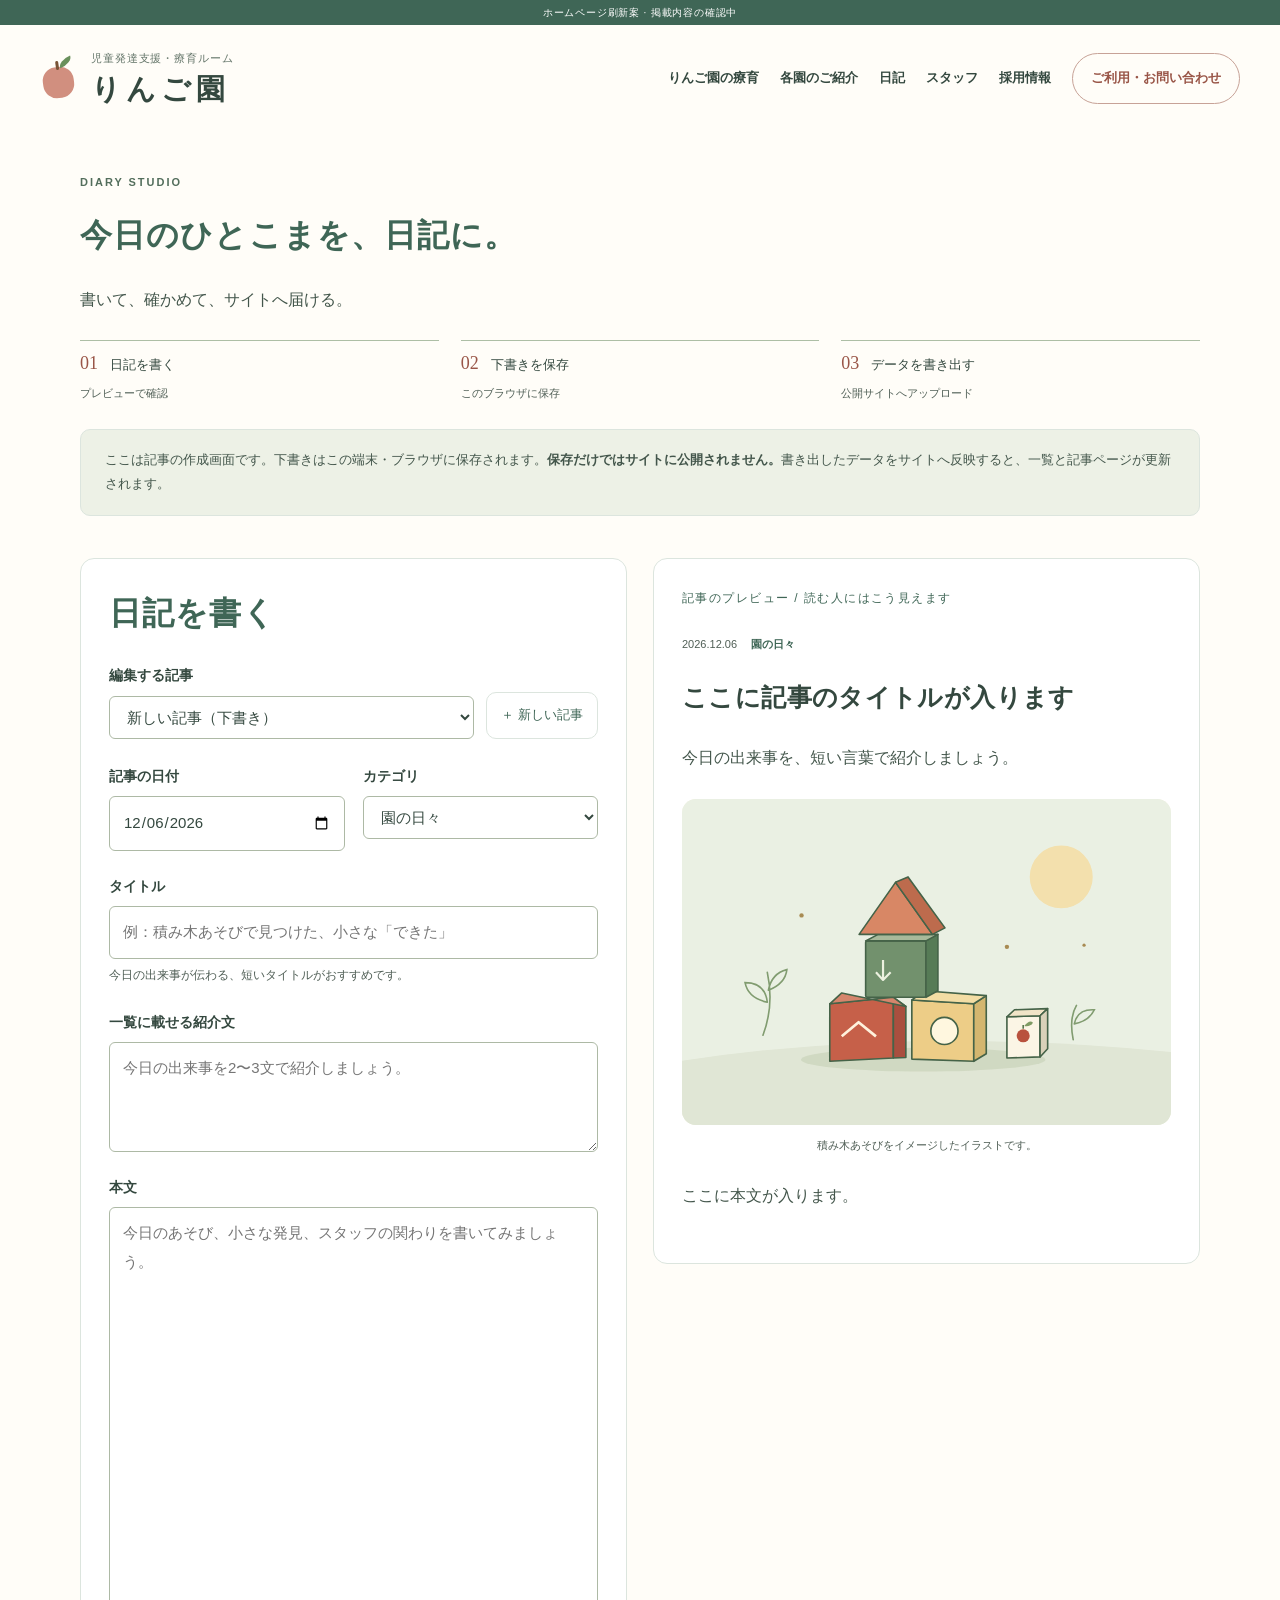
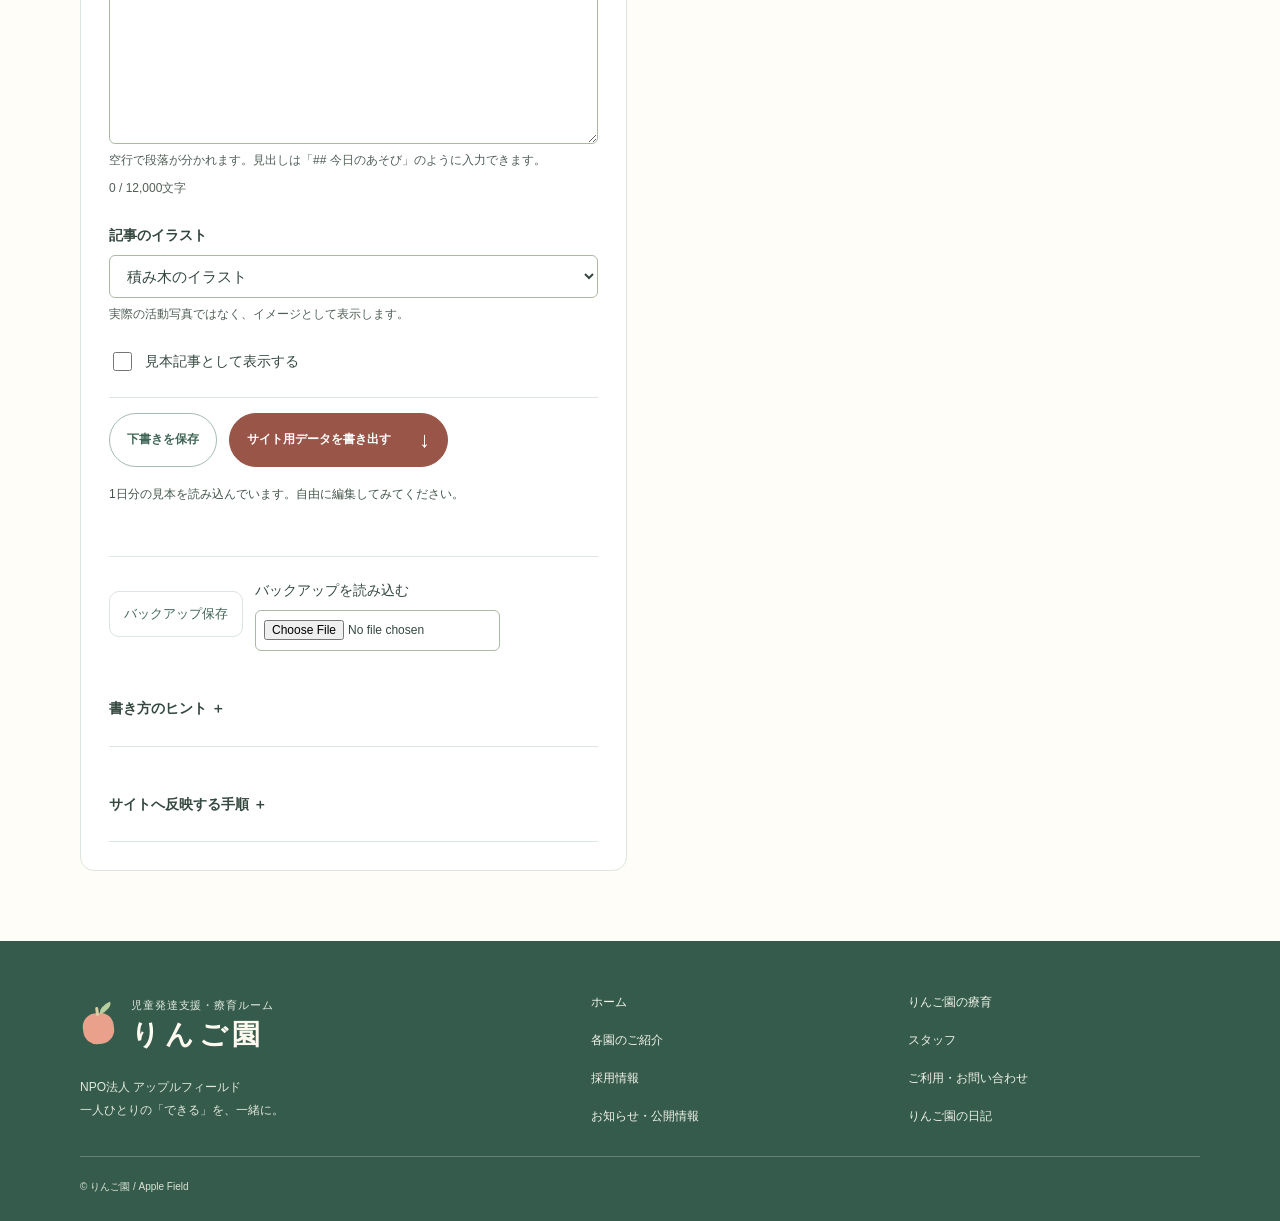
==== commit af6e5852: "Add files via upload" ====
--- a/blog-editor.html
+++ b/blog-editor.html
@@ -12,6 +12,7 @@
 <link rel="stylesheet" href="style.css">
 <link rel="stylesheet" href="blog.css">
 <link rel="stylesheet" href="orchard-theme.css">
+<link rel="stylesheet" href="pastel-theme.css">
 </head>
 <body class="orchard-page orchard-editor"><a class="skip" href="#main">本文へ移動</a>
 <div class="draft">ホームページ刷新案 · 掲載内容の確認中</div>
--- a/orchard-theme.css
+++ b/orchard-theme.css
@@ -59,6 +59,7 @@
 .orchard-home .entry-label { font-size: 12px; }
 .orchard-home .entry strong { font-size: 20px; }
 .orchard-home .circle-arrow { background: none; border: 1px solid #b5c1ae; color: var(--green); width: 42px; height: 42px; font-size: 20px; }
+.orchard-home .entry>a:hover .circle-arrow { background: var(--green); color: var(--cream); }
 .orchard-home .news-strip { border-bottom: 1px solid var(--line); gap: 20px; font-size: 13px; padding-block: 24px; }
 .orchard-home .news-strip .eyebrow { margin: 0; font-size: 12px; }
 .orchard-home .about { align-items: center; gap: 80px; }
@@ -423,3 +424,6 @@
 @media(prefers-reduced-motion:reduce) {
   .orchard-page *, .orchard-page *::before, .orchard-page *::after { animation: none!important; transition: none!important; scroll-behavior: auto!important; }
 }
+
+/* Empty diary sections and hidden controls remain hidden at every breakpoint. */
+[hidden] { display: none !important; }
--- a/pastel-theme.css
+++ b/pastel-theme.css
@@ -0,0 +1,193 @@
+/* Apple Field — soft mint, blossom pink and real moments. */
+.orchard-page {
+  --cream:#fffdf8; --paper:#ffffff; --green:#3f6656; --ink:#34483f;
+  --red:#995547; --red-dark:#7e4439; --muted:#626c64; --line:#dce5de;
+  --tint:#edf5ef; --mint:#e5f1e9; --blush:#f7e6e2; --butter:#fff2d4; --lilac:#eeedf6;
+  --radius:24px; background:var(--cream);
+}
+.orchard-page .header { background:var(--cream); padding-block:23px; }
+.orchard-page .brand-mark { background:#d18f7f; }
+.orchard-page .button { border-radius:100px; padding-inline:28px; }
+.orchard-page .button.outline { border-color:#a6bcaf; background:#ffffff80; }
+.orchard-page .header nav a:last-child { border-radius:100px; border-color:#c7a297; }
+.orchard-page .eyebrow { color:#536e5c; }
+.orchard-page .tinted { background:var(--mint); }
+.orchard-page .page-intro { border-bottom-color:#dce5de; padding-block:38px; }
+.orchard-page .page-intro h1 { line-height:1.7; }
+.orchard-page .breadcrumb { color:#657469; }
+.orchard-page .brand small { color:#647569; }
+.hero-stage { background:linear-gradient(115deg,#f6f5e8 0%,#eaf3e9 55%,#f8e9e3 100%); border-radius:0 0 60px 60px; }
+.orchard-home .hero { grid-template-columns:1fr 1.1fr; gap:65px; padding-block:60px 55px; }
+.orchard-home .hero h1 { font-size:clamp(37px,3.6vw,49px); line-height:1.55; }
+.orchard-home .hero h1 em { color:var(--green); background:linear-gradient(transparent 75%,#e9bdaf 75%); }
+.orchard-home .hero-opening { font-size:clamp(23px,2.2vw,29px); }
+.orchard-home .hero .eyebrow { background:#ffffffb3; border:1px solid #fff; border-radius:30px; padding:7px 15px; letter-spacing:.07em; }
+.orchard-home .hero-desc { color:#506257; margin-block:28px; }
+.hero-actions { display:flex; flex-wrap:wrap; gap:15px 22px; align-items:center; }
+.hero-actions .text-link { font-size:13px; }
+.hero-photo-story { position:relative; margin:0; padding:0 0 82px 35px; min-width:0; }
+.hero-photo-main { display:block; width:100%; height:auto; aspect-ratio:1.05; object-fit:cover; border:9px solid #fffdf9; border-radius:100px 32px 100px 32px; box-shadow:0 18px 38px #3556420d; }
+.hero-photo-small { position:absolute; width:43%; height:auto; aspect-ratio:1.08; object-fit:cover; left:0; bottom:24px; border:7px solid #fffdf9; border-radius:28px; transform:rotate(-7deg); box-shadow:0 10px 24px #35564212; }
+.photo-tag { position:absolute; right:-8px; top:30px; writing-mode:vertical-rl; font-size:13px; letter-spacing:.18em; background:var(--butter); padding:17px 12px; border-radius:30px; }
+.hero-photo-story figcaption { position:absolute; bottom:17px; right:3px; width:50%; color:#526656; font-size:12px; line-height:1.9; }
+.orchard-ribbon { padding-bottom:26px; letter-spacing:.15em; }
+.orchard-home .entry { gap:22px; margin-top:30px; padding:0; }
+.orchard-home .entry>a,.orchard-home .entry>a+a { border:0; padding:23px 28px; border-radius:22px; background:var(--blush); }
+.orchard-home .entry>a+a { background:var(--mint); }
+.orchard-home .entry strong { font-size:19px; }
+.orchard-home .news-strip { margin-top:14px; }
+.orchard-home .about { gap:70px; }
+.orchard-home .wish-art { height:130px; }
+.orchard-home .wish-art .orchard-tree { height:130px; width:135px; }
+.orchard-home .wish-art .bear-accent { height:108px; width:108px; }
+.orchard-page .care-summary { background:#f0f5ef; border:0; }
+.orchard-page .feature { border-color:#e2e8df; border-radius:24px; padding:32px; }
+.orchard-page .feature .therapy-icon { background:#edf4ed; padding:12px; border-radius:20px; }
+.orchard-page .feature:nth-child(2) .therapy-icon { background:#f9ede6; }
+.orchard-page .feature:nth-child(3) .therapy-icon { background:var(--lilac); }
+.orchard-page .feature .number { color:#8e7168; }
+.photo-story { display:grid; grid-template-columns:1fr 1fr; align-items:center; gap:70px; }
+.photo-story figure { margin:0; }
+.photo-story figure img { width:100%; height:auto; aspect-ratio:1.15; border-radius:30px 90px 30px 30px; object-fit:cover; }
+.photo-story figcaption { color:var(--muted); margin-top:14px; font-size:12px; }
+.photo-story h2 { font-size:clamp(27px,2.7vw,36px); }
+.photo-story p { line-height:2.1; }
+.photo-story .text-link { margin-top:12px; }
+.orchard-page .therapy-art { background:var(--mint); border-radius:25px; }
+.orchard-page .therapy-detail:nth-child(2) .therapy-art { background:var(--blush); }
+.orchard-page .therapy-detail:nth-child(3) .therapy-art { background:var(--lilac); }
+.orchard-page .activity-gallery img { border-radius:24px; }
+.orchard-page .room { padding:27px; border:1px solid var(--line); background:white; border-radius:24px; }
+.orchard-page .room h3 { font-size:21px; }
+.orchard-page .room .phone { font-size:20px; }
+.orchard-page .room-profile { border-color:#d7e3d9; }
+.orchard-page .room-note { background:var(--butter); border:0; border-radius:28px; }
+.orchard-staff #profiles { background:#edf5ef; }
+.orchard-staff .staff-card { border-top-color:#cdded1; }
+.orchard-page .recruit-photo img { border-radius:80px 28px 28px 28px; border:8px solid #f5e7de; }
+.orchard-page .job-link-card { border-color:#dce5de; border-radius:23px; background:#fffefb; }
+.orchard-page .job-source { color:#577363; }
+.orchard-home .recruit-banner { background:var(--blush); color:var(--ink); border-radius:30px; }
+.orchard-home .recruit-banner h2 { color:var(--green); }
+.orchard-home .recruit-banner .eyebrow { color:#825a50; }
+.orchard-home .recruit-words { color:#6c8172; border-left-color:#d9bfb5; }
+.orchard-page .consultation-note { background:var(--butter); border-radius:28px; }
+.orchard-page .consultation-note img,.orchard-page .bear-accent { height:auto; }
+.orchard-page .contact-action .phone { border-radius:18px; background:#edf5ef; border-color:#d1dfd3; }
+.orchard-page .news-item.documents { background:#fff; border-radius:25px; }
+.orchard-page .cta { background:var(--mint); border:0; border-radius:32px; }
+.orchard-recruit .cta { background:var(--blush); border-radius:32px; }
+.orchard-page footer { background:#355b4c; }
+.orchard-page footer .brand small { color:#e1eae0; }
+.orchard-page .footer-inner>.fine { border-color:#628071; }
+.contact-options { display:flex; flex-wrap:wrap; gap:12px; margin-top:23px; }
+.contact-form-section { padding:50px; border:1px solid #e2e6df; border-radius:32px; background:#fff; margin-block:10px 70px; scroll-margin-top:25px; }
+.contact-form-head { display:grid; grid-template-columns:1fr 105px; gap:25px; align-items:center; padding-bottom:24px; }
+.contact-form-head img { width:100%; height:auto; }
+.contact-form-head h2 { margin-bottom:10px; }
+.contact-form-head p { font-size:14px; margin:0; }
+.form-grid { display:grid; grid-template-columns:1fr 1fr; gap:24px; }
+.form-field { display:flex; flex-direction:column; gap:8px; min-width:0; }
+.form-field.full { grid-column:1/-1; }
+.form-field label { font-size:14px; font-weight:700; }
+.required-label { display:inline-block; font-size:10px; font-weight:500; color:#8b5144; background:var(--blush); border-radius:4px; padding:1px 6px; margin-left:8px; }
+.optional-label { font-size:11px; font-weight:400; color:var(--muted); margin-left:8px; }
+.contact-form input:not([type=hidden]):not([type=checkbox]),.contact-form select,.contact-form textarea { width:100%; min-height:49px; border:1px solid #aabdaf; border-radius:10px; padding:12px 14px; font:inherit; font-size:16px; color:var(--ink); background:#fbfcf9; }
+.contact-form textarea { resize:vertical; min-height:160px; }
+.contact-form input:focus-visible,.contact-form select:focus-visible,.contact-form textarea:focus-visible { outline:3px solid #719d8a; outline-offset:2px; }
+.form-help { color:var(--muted); font-size:12px; line-height:1.8; margin:0; }
+.form-consent { margin-block:26px; background:#f2f6ef; border-radius:15px; padding:20px; }
+.form-consent p { font-size:12px; margin-bottom:14px; }
+.form-consent a,.contact-email a { text-decoration:underline; text-underline-offset:4px; }
+.form-consent label { display:flex; align-items:flex-start; gap:10px; font-size:14px; cursor:pointer; }
+.form-consent input { flex-shrink:0; width:19px; height:19px; accent-color:var(--green); margin:4px 0 0; }
+.form-buttons { display:flex; flex-wrap:wrap; align-items:center; gap:14px; }
+.form-buttons button { cursor:pointer; }
+.contact-email { border-top:1px solid var(--line); margin-top:30px; padding-top:23px; font-size:14px; overflow-wrap:anywhere; }
+.contact-email p { margin-bottom:5px; }
+.contact-email a { color:var(--green); font-weight:700; }
+.form-review { margin-block:10px 24px; }
+.form-review dl { margin:0 0 24px; }
+.form-review dl>div { border-bottom:1px solid var(--line); padding:16px 0; }
+.form-review dt { color:var(--green); font-size:12px; font-weight:700; }
+.form-review dd { margin:6px 0 0; white-space:pre-wrap; overflow-wrap:anywhere; }
+.form-review .button { border:0; }
+.form-review .button.outline { border:1px solid #a6bcaf; }
+.contact-form .honeypot { display:none; }
+.form-status { font-size:14px; color:var(--green); margin-top:18px; }
+.thanks-panel { background:var(--mint); border-radius:32px; padding:48px; margin-block:40px 70px; }
+@media(max-width:1100px) {
+  .orchard-home .hero { gap:30px; }
+  .hero-photo-story { padding-left:15px; }
+  .photo-story { gap:35px; }
+  .orchard-home .entry strong { font-size:18px; }
+  .orchard-page .room { padding:22px; }
+}
+@media(max-width:760px) {
+  .hero-stage { border-radius:0 0 32px 32px; }
+  .orchard-home .hero { grid-template-columns:1fr; padding-block:25px 16px; gap:32px; }
+  .orchard-home .hero h1 { font-size:38px; }
+  .orchard-home .hero-opening { font-size:24px; }
+  .orchard-home .hero-desc { margin-block:22px; }
+  .hero-photo-story { width:min(100%,450px); justify-self:center; padding:0 8px 74px 28px; }
+  .hero-photo-main { border-width:6px; border-radius:65px 22px 65px 22px; }
+  .hero-photo-small { border-width:5px; border-radius:20px; bottom:22px; }
+  .hero-photo-story figcaption { font-size:11px; right:0; bottom:10px; }
+  .photo-tag { right:0; top:19px; font-size:11px; padding:12px 9px; }
+  .orchard-ribbon { padding-bottom:25px; }
+  .orchard-home .entry { gap:12px; margin-top:22px; }
+  .orchard-home .entry>a,.orchard-home .entry>a+a { padding:20px 22px; border-radius:20px; }
+  .orchard-home .about { gap:24px; }
+  .orchard-page .feature { padding:27px; }
+  .photo-story { grid-template-columns:1fr; gap:25px; }
+  .photo-story figure img { aspect-ratio:1.35; border-radius:25px 65px 25px 25px; }
+  .orchard-page .room-grid { gap:18px; }
+  .orchard-page .room .phone { font-size:23px; }
+  .orchard-home .recruit-banner { padding:32px 26px; border-radius:25px; }
+  .orchard-page .cta,.orchard-recruit .cta { border-radius:25px; }
+  .contact-form-section { padding:25px 22px; border-radius:24px; margin-bottom:40px; }
+  .contact-form-head { grid-template-columns:1fr 58px; gap:15px; }
+  .contact-form-head h2 { font-size:23px; }
+  .form-grid { grid-template-columns:1fr; gap:21px; }
+  .form-field.full { grid-column:auto; }
+  .form-consent { padding:17px; }
+  .form-buttons { align-items:stretch; flex-direction:column; }
+  .form-buttons .button { justify-content:center; }
+  .thanks-panel { padding:30px 23px; }
+}
+
+/* Photoreal AI scenes: label separately from the facility's original photographs. */
+.image-credit { display:block; font-size:10px; line-height:1.7; color:#596a60; margin-top:5px; }
+.ai-photo { margin:0; min-width:0; }
+.ai-photo img { display:block; width:100%; height:auto; aspect-ratio:4/3; object-fit:cover; border-radius:26px; }
+.ai-photo figcaption { margin-top:10px; color:#626c64; font-size:11px; line-height:1.7; }
+.orchard-page .therapy-with-photo { grid-template-columns:minmax(0,.9fr) minmax(0,1.1fr); align-items:center; gap:48px; }
+.therapy-with-photo:nth-child(2) .ai-photo img { border-radius:55px 25px 25px 25px; }
+.therapy-with-photo:nth-child(3) .ai-photo img { border-radius:25px 25px 55px 25px; }
+.orchard-page .contact-photo-intro { display:grid; grid-template-columns:1.1fr 1fr; align-items:center; gap:45px; }
+.contact-photo-intro h1 { font-size:clamp(27px,2.7vw,37px); }
+.contact-photo-intro .ai-photo img { border-radius:65px 25px 65px 25px; }
+@media(max-width:760px) {
+ .orchard-page .therapy-with-photo,.orchard-page .contact-photo-intro { grid-template-columns:1fr; gap:25px; }
+ .contact-photo-intro .ai-photo { margin-top:4px; }
+ .hero-photo-story figcaption { bottom:0; }
+ .image-credit { font-size:10px; margin-top:3px; }
+}
+
+/* Review fixes: consistent photos, readable text and explicit directory placement. */
+.orchard-page { --muted:#505f56; }
+.orchard-page main p { color:#43564b; }
+.orchard-page .room-profile > .note { grid-column:2 / -1; margin:18px 0 0; font-size:14px; line-height:1.9; }
+.orchard-page .room-profile-address p { font-size:15px; }
+.orchard-page .hero-photo-story { padding:0 8px 0 0; }
+.orchard-page .hero-photo-story figcaption { position:static; width:auto; margin:14px 12px 0; font-size:13px; line-height:1.8; }
+.orchard-page .image-credit,.orchard-page .ai-photo figcaption { font-size:12px; color:#505f56; }
+.orchard-page .therapy-with-photo .ai-photo img { border-radius:28px; aspect-ratio:4/3; }
+.orchard-page .therapy-with-photo p:last-child { font-size:16px; }
+.orchard-page .form-help,.orchard-page .form-consent p { font-size:13px; }
+.orchard-page .hero-note { font-size:13px; }
+@media(max-width:760px) {
+ .orchard-page .room-profile > .note { grid-column:2; margin-top:2px; }
+ .orchard-page .hero-photo-story { padding:0 8px; }
+ .orchard-page .hero-photo-story figcaption { margin:12px 4px 0; }
+}
